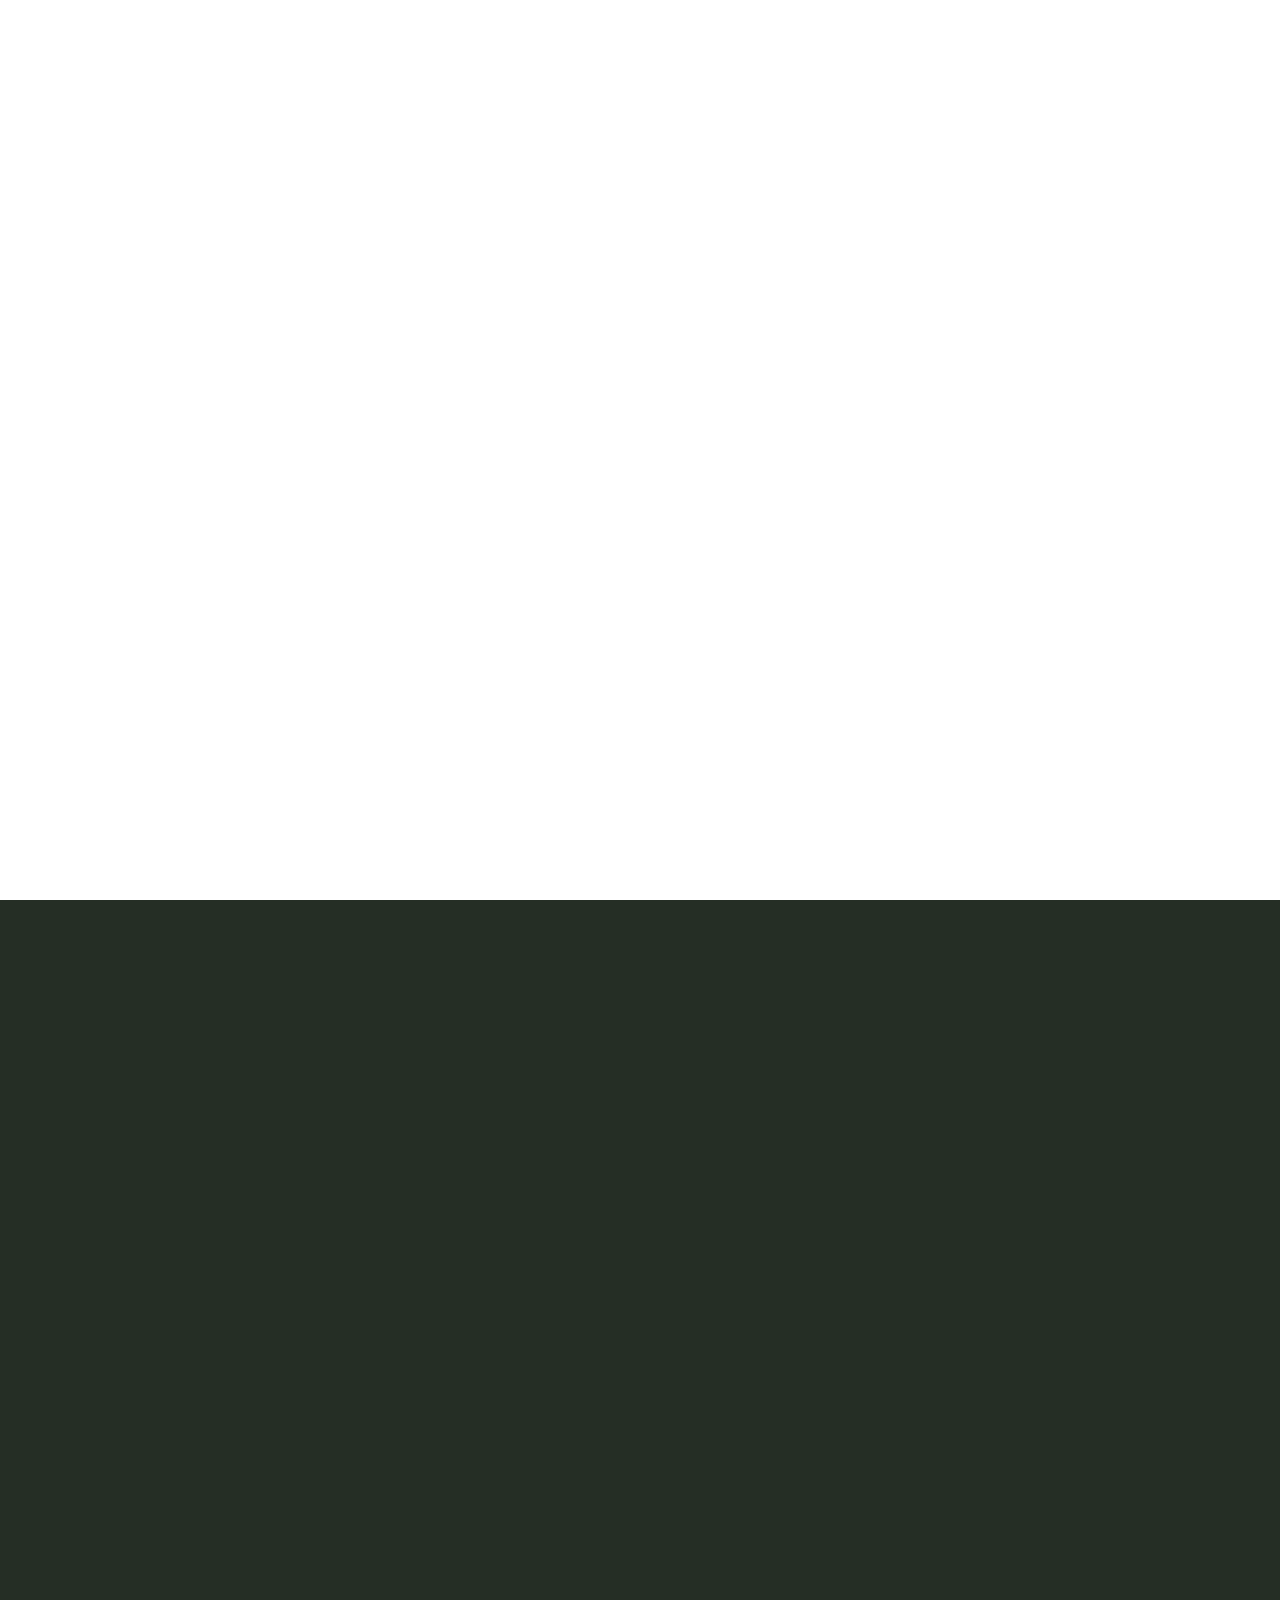
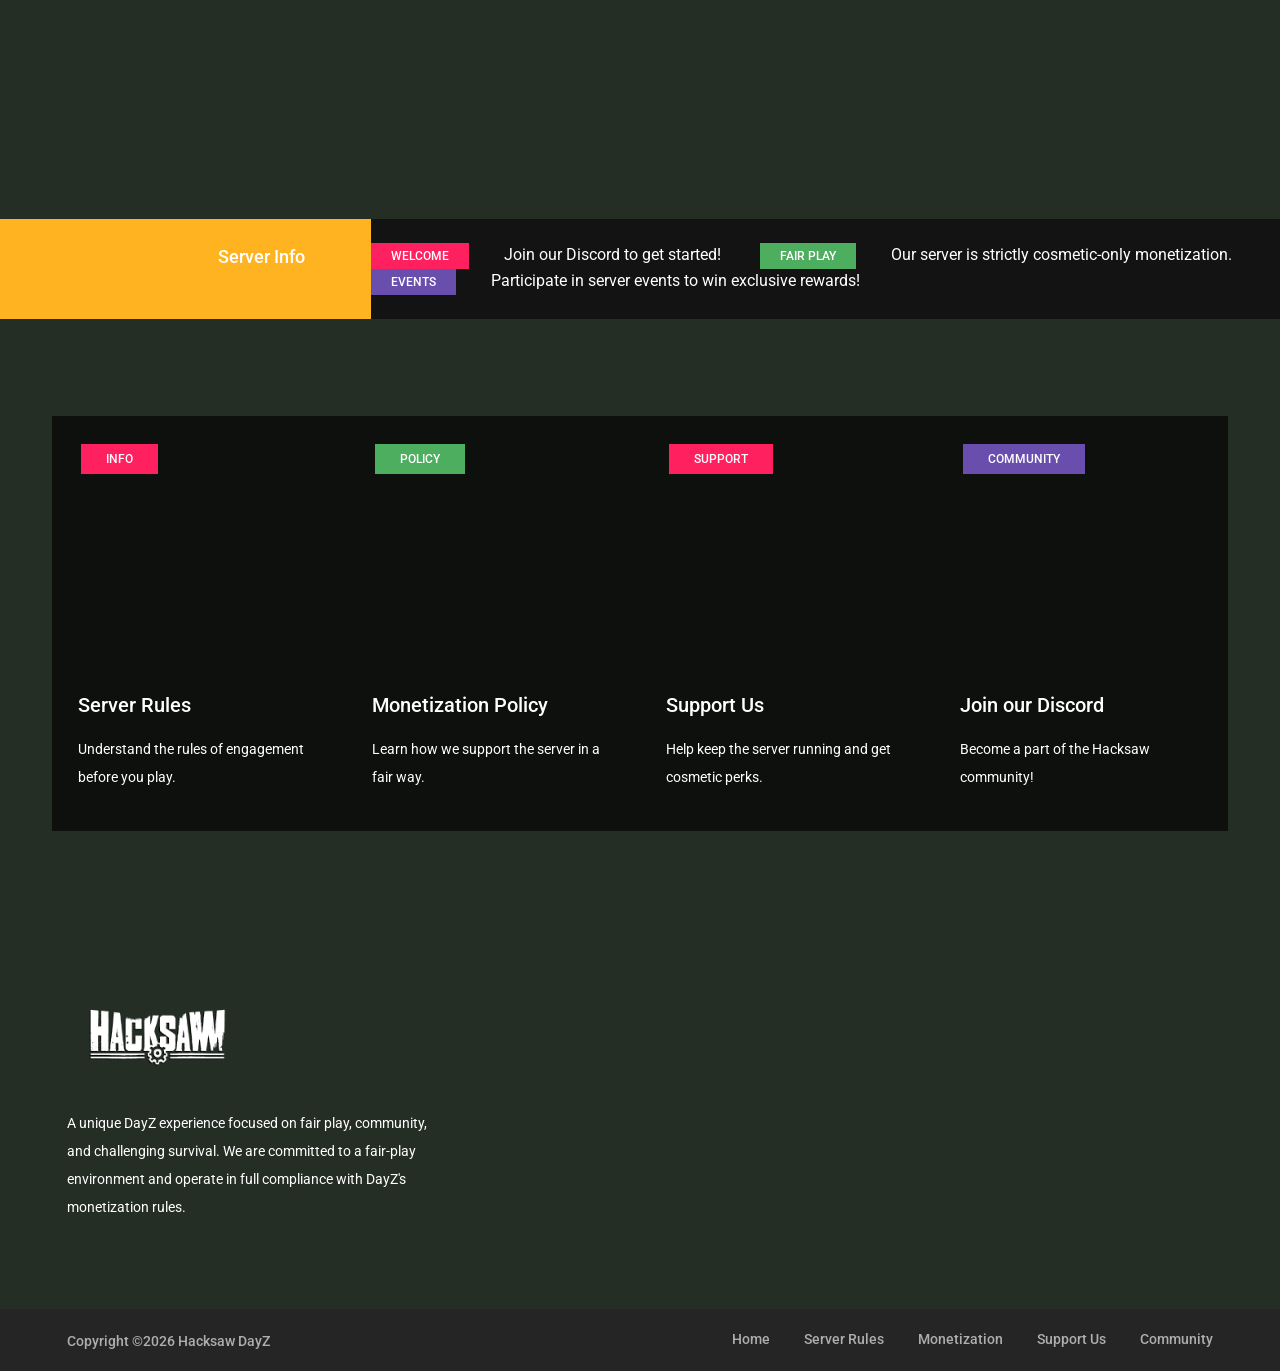
==== index.html @ c9562d45 "first commit" ====
<!DOCTYPE html>
<html lang="zxx">
<head>
	<title>Hacksaw DayZ Server</title>
	<meta charset="UTF-8">
	<meta name="description" content="Hacksaw DayZ Server - Fair Play and Community Focused">
	<meta name="keywords" content="dayz, hacksaw, server, gaming, survival">
	<meta name="viewport" content="width=device-width, initial-scale=1.0">
	<link href="img/favicon.ico" rel="shortcut icon"/>

	<link href="https://fonts.googleapis.com/css?family=Roboto:400,400i,500,500i,700,700i" rel="stylesheet">

	<link rel="stylesheet" href="css/bootstrap.min.css"/>
	<link rel="stylesheet" href="css/font-awesome.min.css"/>
	<link rel="stylesheet" href="css/owl.carousel.css"/>
	<link rel="stylesheet" href="css/style.css"/>
	<link rel="stylesheet" href="css/animate.css"/>

</head>
<body>
	<div id="preloder">
		<div class="loader"></div>
	</div>

	<header class="header-section">
		<div class="container">
			<a class="site-logo" href="index.html">
				<img src="img/logo.png" alt="Hacksaw Logo">
			</a>
			<div class="user-panel">
				<a href="https://discord.gg/udCeb3SaNP" target="_blank">Join Discord</a>
			</div>
			<div class="nav-switch">
				<i class="fa fa-bars"></i>
			</div>
			<nav class="main-menu">
				<ul>
					<li><a href="index.html">Home</a></li>
					<li><a href="rules.html">Server Rules</a></li>
					<li><a href="monetization.html">Monetization</a></li>
					<li><a href="donate.html">Support Us</a></li>
					<li><a href="community.html">Community</a></li>
				</ul>
			</nav>
		</div>
	</header>
	<section class="hero-section">
		<div class="hero-slider owl-carousel">
			<div class="hs-item set-bg" data-setbg="img/slider-1.jpg">
				<div class="hs-text">
					<div class="container">
						<h2>Welcome to <span>Hacksaw</span> DayZ</h2>
						<p>A unique DayZ experience focused on fair play, community, and challenging survival. <br>Hacksaw offers a carefully curated server with custom POIs, engaging events, and active administration.</p>
						<a href="rules.html" class="site-btn">View The Rules</a>
					</div>
				</div>
			</div>
			<div class="hs-item set-bg" data-setbg="img/slider-2.jpg">
				<div class="hs-text">
					<div class="container">
						<h2>A Fair & <span>Balanced</span> Experience</h2>
						<p>Our goal is to create a stable, long-term home for both new and veteran players.<br>We are committed to a fair-play environment and operate in full compliance with DayZ's monetization rules.</p>
						<a href="monetization.html" class="site-btn">Our Monetization Policy</a>
					</div>
				</div>
			</div>
		</div>
	</section>
	<div class="latest-news-section">
		<div class="ln-title">Server Info</div>
		<div class="news-ticker">
			<div class="news-ticker-contant">
				<div class="nt-item"><span class="new">Welcome</span>Join our Discord to get started!</div>
				<div class="nt-item"><span class="strategy">Fair Play</span>Our server is strictly cosmetic-only monetization.</div>
				<div class="nt-item"><span class="racing">Events</span>Participate in server events to win exclusive rewards!</div>
			</div>
		</div>
	</div>
	<section class="feature-section spad">
		<div class="container">
			<div class="row">
				<div class="col-lg-3 col-md-6 p-0">
					<div class="feature-item set-bg" data-setbg="img/features/1.jpg">
						<span class="cata new">Info</span>
						<div class="fi-content text-white">
							<h5><a href="rules.html">Server Rules</a></h5>
							<p>Understand the rules of engagement before you play.</p>
						</div>
					</div>
				</div>
				<div class="col-lg-3 col-md-6 p-0">
					<div class="feature-item set-bg" data-setbg="img/features/2.jpg">
						<span class="cata strategy">Policy</span>
						<div class="fi-content text-white">
							<h5><a href="monetization.html">Monetization Policy</a></h5>
							<p>Learn how we support the server in a fair way.</p>
						</div>
					</div>
				</div>
				<div class="col-lg-3 col-md-6 p-0">
					<div class="feature-item set-bg" data-setbg="img/features/3.jpg">
						<span class="cata new">Support</span>
						<div class="fi-content text-white">
							<h5><a href="donate.html">Support Us</a></h5>
							<p>Help keep the server running and get cosmetic perks.</p>
						</div>
					</div>
				</div>
				<div class="col-lg-3 col-md-6 p-0">
					<div class="feature-item set-bg" data-setbg="img/features/4.jpg">
						<span class="cata racing">Community</span>
						<div class="fi-content text-white">
							<h5><a href="https://discord.gg/udCeb3SaNP" target="_blank">Join our Discord</a></h5>
							<p>Become a part of the Hacksaw community!</p>
						</div>
					</div>
				</div>
			</div>
		</div>
	</section>
	<section class="footer-top-section">
		<div class="container">
			<div class="row">
				<div class="col-lg-4">
					<div class="footer-logo text-white">
						<img src="img/footer-logo.png" alt="Hacksaw Logo">
						<p>A unique DayZ experience focused on fair play, community, and challenging survival. We are committed to a fair-play environment and operate in full compliance with DayZ's monetization rules.</p>
					</div>
				</div>
				<div class="col-lg-4 col-md-6">
					
				</div>
			</div>
		</div>
	</section>
	<footer class="footer-section">
		<div class="container">
			<ul class="footer-menu">
				<li><a href="index.html">Home</a></li>
				<li><a href="rules.html">Server Rules</a></li>
				<li><a href="monetization.html">Monetization</a></li>
				<li><a href="donate.html">Support Us</a></li>
				<li><a href="community.html">Community</a></li>
			</ul>
			<p class="copyright">
Copyright &copy;<script>document.write(new Date().getFullYear());</script> Hacksaw DayZ </a>
</p>
		</div>
	</footer>
	<script src="js/jquery-3.2.1.min.js"></script>
	<script src="js/bootstrap.min.js"></script>
	<script src="js/owl.carousel.min.js"></script>
	<script src="js/jquery.marquee.min.js"></script>
	<script src="js/main.js"></script>
    </body>
</html>
---- css/style.css ----
/* =================================
------------------------------------
  Game Warrior Template
  Version: 1.0
 ------------------------------------ 
 ====================================*/

/*---------------------------*/
/* Template default CSS
/*---------------------------*/

html,
body {
	height: 100%;
	font-family: 'Roboto', sans-serif;
	-webkit-font-smoothing: antialiased;
	font-smoothing: antialiased;
}

h1,
h2,
h3,
h4,
h5,
h6 {
	margin: 0;
	font-weight: 500;
	color: #131313;
}

h1 {
	font-size: 70px;
}

h2 {
	font-size: 36px;
}

h3 {
	font-size: 30px;
}

h4 {
	font-size: 24px;
}

h5 {
	font-size: 20px;
}

h6 {
	font-size: 16px;
}

p {
	font-size: 14px;
	color: #878787;
	line-height: 2;
}

img {
	max-width: 100%;
}

input:focus,
select:focus,
button:focus,
textarea:focus {
	outline: none;
}

a:hover,
a:focus {
	text-decoration: none;
	outline: none;
}

ul,
ol {
	padding: 0;
	margin: 0;
}

/*---------------------
  Helper CSS
-----------------------*/

.section-title {
	text-align: center;
	margin-bottom: 75px;
}

.section-title h2 {
	padding-top: 10px;
	font-size: 36px;
}

.set-bg {
	background-repeat: no-repeat;
	background-size: cover;
	background-position: top center;
}

.spad {
	padding-top: 97px;
	padding-bottom: 97px;
}

.text-white h1,
.text-white h2,
.text-white h3,
.text-white h4,
.text-white h5,
.text-white h6,
.text-white p,
.text-white span,
.text-white li,
.text-white a {
	color: #fff;
}

.rating i {
	color: #fbb710;
}

.rating .is-fade {
	color: #e0e3e4;
}

/*---------------------
  Commom elements
-----------------------*/

/* buttons */
.site-btn {
	display: inline-block;
	text-align: center;
	font-size: 15px;
	color: #131313;
	padding: 16px 30px;
	min-width: 153px;
	border-radius: 50px;
	font-weight: 500;
	border: none;
	background: #ffb320;
	cursor: pointer;
}

.site-btn.btn-sm {
	padding: 10px 30px;
	min-width: 163px;
}

.site-btn:hover {
	color: #131313;
}

.cata {
	display: inline-block;
	text-transform: uppercase;
	font-size: 12px;
	font-weight: 500;
	color: #fff;
	padding: 6px 25px;
}

.cata.new {
	background: #ff205f;
}

.cata.strategy {
	background: #4eae60;
}

.cata.racing {
	background: #694eae;
}

.cata.adventure {
	background: #40abf5;
}

/* Preloder */
#preloder {
	position: fixed;
	width: 100%;
	height: 100%;
	top: 0;
	left: 0;
	z-index: 999999;
	background: #fff;
}

.loader {
	width: 40px;
	height: 40px;
	position: absolute;
	top: 50%;
	left: 50%;
	margin-top: -13px;
	margin-left: -13px;
	border-radius: 60px;
	animation: loader 0.8s linear infinite;
	-webkit-animation: loader 0.8s linear infinite;
}

@keyframes loader {
	0% {
		-webkit-transform: rotate(0deg);
		transform: rotate(0deg);
		border: 4px solid #f44336;
		border-left-color: transparent;
	}
	50% {
		-webkit-transform: rotate(180deg);
		transform: rotate(180deg);
		border: 4px solid #673ab7;
		border-left-color: transparent;
	}
	100% {
		-webkit-transform: rotate(360deg);
		transform: rotate(360deg);
		border: 4px solid #f44336;
		border-left-color: transparent;
	}
}

@-webkit-keyframes loader {
	0% {
		-webkit-transform: rotate(0deg);
		border: 4px solid #f44336;
		border-left-color: transparent;
	}
	50% {
		-webkit-transform: rotate(180deg);
		border: 4px solid #673ab7;
		border-left-color: transparent;
	}
	100% {
		-webkit-transform: rotate(360deg);
		border: 4px solid #f44336;
		border-left-color: transparent;
	}
}

/*------------------
  Header section
---------------------*/

.header-section {
	background: #131313;
	clear: both;
	overflow: hidden;
	padding: 18px 0;
	border-bottom: 1px solid #ffb320;
}

.site-logo {
	display: inline-block;
	float: left;
	padding-top: 6px;
	max-width: 10%;
}

.user-panel {
	float: right;
	font-weight: 500;
	background: #ffb320;
	padding: 8px 28px;
	border-radius: 30px;
}

.user-panel a {
	font-size: 14px;
	color: #131313;
}

.main-menu {
	float: right;
	margin-right: 170px;
}

.main-menu ul {
	list-style: none;
}

.main-menu ul li {
	display: inline;
}

.main-menu ul li a {
	display: inline-block;
	font-size: 16px;
	color: #fff;
	margin-left: 35px;
	font-weight: 500;
	padding: 10px 5px;
}

.main-menu ul li a:hover {
	color: #ffb320;
}

.header-btn {
	float: right;
	margin-right: 0;
}

.nav-switch {
	display: none;
}

/*------------------
  Hero Section
---------------------*/

.hero-slider .hs-item {
	height: 865px;
	display: table;
	width: 100%;
}

.hero-slider .hs-text {
	display: table-cell;
	vertical-align: middle;
}

.hero-slider .hs-text h2 {
	color: #fff;
	font-weight: 400;
	font-size: 60px;
	margin-bottom: 30px;
	position: relative;
	top: -80px;
	opacity: 0;
}

.hero-slider .hs-text h2 span {
	color: #ffb320;
}

.hero-slider .hs-text p {
	color: #fff;
	margin-bottom: 30px;
	position: relative;
	position: relative;
	top: -90px;
	opacity: 0;
}

.hero-slider .hs-text .site-btn {
	position: relative;
	top: -100px;
	opacity: 0;
}

.hero-slider .owl-item.active .hs-item h2,
.hero-slider .owl-item.active .hs-item p,
.hero-slider .owl-item.active .hs-item .site-btn {
	top: 0;
	opacity: 1;
}

.hero-slider .owl-item.active .hs-item h2 {
	-webkit-transition: all 0.5s ease 1s;
	-o-transition: all 0.5s ease 1s;
	transition: all 0.5s ease 1s;
}

.hero-slider .owl-item.active .hs-item p {
	-webkit-transition: all 0.5s ease 0.8s;
	-o-transition: all 0.5s ease 0.8s;
	transition: all 0.5s ease 0.8s;
}

.hero-slider .owl-item.active .hs-item .site-btn {
	-webkit-transition: all 0.5s ease 0.6s;
	-o-transition: all 0.5s ease 0.6s;
	transition: all 0.5s ease 0.6s;
}

.hero-slider .owl-dots {
	position: relative;
	max-width: 1146px;
	margin: -33px auto 0;
	top: -67px;
	z-index: 5;
}

.hero-slider .owl-dots .owl-dot {
	display: inline-block;
	margin-right: 13px;
	width: 33px;
	height: 33px;
	font-size: 14px;
	font-weight: 500;
	text-align: center;
	padding-top: 7px;
	border-radius: 40px;
	background: #dbe2ec;
}

.hero-slider .owl-dots .owl-dot.active {
	background: #ffb320;
}

/*---------------------
  Latest News section
-----------------------*/

.latest-news-section {
	overflow: hidden;
	display: block;
	clear: both;
	background: #131313;
	padding: 24px 0;
	position: relative;
}

.ln-title {
	position: absolute;
	height: 100%;
	width: 29%;
	left: 0;
	top: 0;
	text-align: right;
	padding-top: 24px;
	padding-right: 66px;
	font-size: 18px;
	font-weight: 500;
	color: #fff;
	background: #ffb320;
	z-index: 1;
}

.news-ticker {
	width: 71%;
	float: right;
	overflow: hidden;
	display: inline-block;
}

.news-ticker-contant .nt-item {
	margin-right: 35px;
	color: #fff;
	display: inline-block;
}

.news-ticker-contant .nt-item span {
	margin-right: 35px;
	display: inline-block;
	text-transform: uppercase;
	font-size: 12px;
	font-weight: 500;
	color: #fff;
	padding: 4px 20px;
}

.news-ticker-contant .nt-item span.new {
	background: #ff205f;
}

.news-ticker-contant .nt-item span.strategy {
	background: #4eae60;
}

.news-ticker-contant .nt-item span.racing {
	background: #694eae;
}

/*------------------
  Feature Section
---------------------*/

.feature-item {
	height: 415px;
	position: relative;
}

.feature-item:after {
	position: absolute;
	content: "";
	width: 100%;
	height: 100%;
	left: 0;
	top: 0;
	background: #000;
	opacity: .65;
}

.feature-item .cata {
	position: relative;
	margin-top: 28px;
	margin-left: 29px;
	z-index: 3;
}

.feature-item .fi-content {
	position: absolute;
	width: 100%;
	left: 0;
	bottom: 0;
	padding: 0 26px 24px;
	z-index: 2;
}

.feature-item .fi-content h5 {
	margin-bottom: 18px;
}

.feature-item .fi-content .fi-comment {
	font-size: 12px;
	opacity: .54;
}

/*----------------------
  Recent Game Section
------------------------*/

.recent-game-section {
	background-color: #eef2f6;
	border-top: 1px solid #d6dee7;
	border-bottom: 1px solid #d6dee7;
}

.recent-game-item .rgi-thumb {
	height: 204px;
	padding: 25px 28px;
}

.recent-game-item .rgi-content {
	padding: 34px 22px 20px;
	background: #fff;
	border: 1px solid #d6dee7;
	border-top: none;
	position: relative;
}

.recent-game-item .rgi-content h5 {
	margin-bottom: 20px;
	line-height: 1.5;
}

.recent-game-item .rgi-content .comment {
	font-size: 12px;
	color: #fff;
}

.recent-game-item .rgi-extra {
	position: absolute;
	right: 0;
	bottom: 0;
	width: 70px;
}

.recent-game-item .rgi-extra .rgi-star,
.recent-game-item .rgi-extra .rgi-heart {
	height: 35px;
	width: 35px;
	float: left;
	display: block;
	padding: 6px 8px 0;
}

.recent-game-item .rgi-extra .rgi-star {
	background: #ffb320;
}

.recent-game-item .rgi-extra .rgi-heart {
	background: #ff205f;
}

/*----------------------
  Tournaments Section
------------------------*/

.tournaments-section {
	background-image: url("../img/pattern.png");
	background-repeat: repeat;
}

.tournament-title {
	display: inline-block;
	padding: 7px 25px;
	font-size: 12px;
	font-weight: 500;
	color: #fff;
	text-transform: uppercase;
	background: #fb6e10;
}

.tournament-item {
	background: #252525;
}

.tournament-item .ti-notic {
	display: inline-block;
	padding: 8px 21px;
	font-size: 12px;
	font-weight: 700;
	color: #131313;
	text-transform: uppercase;
	background: #ffb320;
}

.tournament-item .ti-content {
	padding: 38px 24px;
	overflow: hidden;
}

.tournament-item .ti-thumb {
	width: 168px;
	height: 178px;
	float: left;
}

.tournament-item .ti-text {
	padding-left: 195px;
}

.tournament-item .ti-text h4 {
	color: #ffb320;
	margin-bottom: 20px;
}

.tournament-item .ti-text ul {
	list-style: none;
	margin-bottom: 20px;
}

.tournament-item .ti-text ul li {
	color: #fff;
	font-size: 12px;
	margin-bottom: 6px;
}

.tournament-item .ti-text ul li span {
	color: #9a9a9a;
}

.tournament-item .ti-text p {
	font-size: 12px;
	margin-bottom: 0;
}

.tournament-item .ti-text p span {
	font-weight: 500;
	color: #ffb320;
}

/*----------------------
  Review Section
------------------------*/

.review-section {
	background-position: right top;
}

.review-item .review-cover {
	position: relative;
	margin-bottom: 30px;
	height: 345px;
}

.review-item .review-cover .score {
	position: absolute;
	width: 54px;
	height: 54px;
	top: -27px;
	left: 26px;
	padding-top: 15px;
	font-size: 18px;
	font-weight: 500;
	color: #fff;
	text-align: center;
	border-radius: 50%;
	z-index: 1;
}

.review-item .review-cover .score.yellow {
	background: #ffb320;
}

.review-item .review-cover .score.purple {
	background: #694eae;
}

.review-item .review-cover .score.pink {
	background: #ff20ae;
}

.review-item .review-cover .score.green {
	background: #4eae60;
}

.review-item .review-text {
	text-align: center;
}

.review-item .review-text h5 {
	margin-bottom: 20px;
}

.review-item .review-text p {
	margin-bottom: 0;
}

.review-item .rating {
	margin-bottom: 20px;
}

.review-item .rating i {
	font-size: 12px;
}

/*----------------------
  Footer top Section
------------------------*/

.footer-top-section {
	background-image: url("../img/pattern.png");
	background-repeat: repeat;
	padding: 72px 0;
}

.footer-top-section .container {
	position: relative;
}

.footer-top-bg {
	position: absolute;
	left: -30px;
	bottom: -85px;
	z-index: 2;
}

.footer-logo img {
	margin-bottom: 35px;
	max-width: 50%;
}

.footer-widget {
	padding: 40px 30px 7px;
	background: #252525;
	border: 1px solid #4a4a4a;
}

.footer-widget .fw-title {
	color: #fff;
	margin-bottom: 40px;
}

.latest-blog .lb-item {
	margin-bottom: 23px;
	overflow: hidden;
}

.latest-blog .lb-item .lb-thumb {
	width: 97px;
	height: 97px;
	float: left;
}

.latest-blog .lb-item .lb-content {
	padding-left: 110px;
}

.latest-blog .lb-item .lb-content .lb-date {
	font-size: 12px;
	color: #ffb320;
	margin-bottom: 8px;
}

.latest-blog .lb-item .lb-content p {
	font-size: 12px;
	margin-bottom: 5px;
	color: #d3d3d3;
}

.latest-blog .lb-item .lb-content .lb-author {
	font-size: 12px;
	color: #d3d3d3;
	opacity: 0.45;
}

.top-comment {
	overflow: hidden;
}

.top-comment .tc-item {
	margin-bottom: 23px;
	overflow: hidden;
}

.top-comment .tc-item .tc-thumb {
	width: 63px;
	height: 63px;
	border-radius: 50%;
	float: left;
}

.top-comment .tc-item .tc-content {
	padding-left: 100px;
}

.top-comment .tc-item .tc-content p {
	font-size: 12px;
	color: #d3d3d3;
	margin-bottom: 5px;
}

.top-comment .tc-item .tc-content p a {
	color: #ff205f;
}

.top-comment .tc-item .tc-content p span {
	color: #7a7a7a;
}

.top-comment .tc-item .tc-content .tc-date {
	font-size: 12px;
	color: #ffb320;
}

/*----------------------
  Footer Section
------------------------*/

.footer-section {
	padding: 18px 0 16px;
	overflow: hidden;
	background: #252525;
}

.footer-menu {
	list-style: none;
	float: right;
}

.footer-menu li {
	display: inline;
}

.footer-menu li a {
	display: inline-block;
	font-size: 14px;
	font-weight: 500;
	color: #aeaeae;
	margin-left: 30px;
}

.copyright {
	float: left;
	margin-bottom: 0;
	font-weight: 500;
	color: #aeaeae;
}

/*------------------
  Other Pages
--------------------
====================*/

.page-info-section {
	height: 499px;
	position: relative;
}

.page-info-section .pi-content {
	position: absolute;
	width: 100%;
	bottom: 65px;
	left: 0;
	z-index: 2;
}

.page-info-section .pi-content h2 {
	font-size: 60px;
	margin-bottom: 25px;
	font-weight: 400;
}

.site-pagination {
	padding-top: 50px;
}

.site-pagination a,
.site-pagination span {
	width: 33px;
	height: 33px;
	font-size: 14px;
	font-weight: 500;
	padding-top: 7px;
	text-align: center;
	display: inline-block;
	border-radius: 50%;
	color: #131313;
	margin-right: 10px;
}

.site-pagination .active {
	background: #ffb320;
}

.site-pagination.sp-style-2 a,
.site-pagination.sp-style-2 span {
	background: #e5e5e5;
}

.site-pagination.sp-style-2 .active {
	background: #ffb320;
}

.widget-item {
	margin-bottom: 73px;
}

.widget-item:last-child {
	margin-bottom: 0;
}

.widget-item .widget-title {
	margin-bottom: 40px;
}

.widget-item .latest-blog .lb-item .lb-content p,
.widget-item .top-comment .tc-item .tc-content p {
	color: #131313;
}

.widget-item .latest-blog .lb-item .lb-content .lb-author {
	color: #737373;
}

.widget-item .top-comment .tc-item .tc-content {
	padding-right: 20px;
}

.widget-item .review-item {
	background: #eff2f5;
}

.widget-item .review-item .review-text {
	padding: 0 35px 20px;
}

.search-widget {
	position: relative;
}

.search-widget input {
	width: 100%;
	height: 41px;
	border: 1px solid #d6dee7;
	padding-left: 22px;
	padding-right: 45px;
	font-size: 12px;
}

.search-widget button {
	position: absolute;
	right: 0;
	top: 0;
	height: 100%;
	background: none;
	border: none;
	padding-right: 15px;
	color: #878787;
	cursor: pointer;
}

/*-----------------
  Categories page
--------------------*/

.recent-game-page .recent-game-item {
	margin-bottom: 42px;
}

/*-----------------
  Single blog page
--------------------*/

.single-blog-page .blog-thumb {
	height: 424px;
	padding-top: 24px;
	padding-left: 29px;
	margin-bottom: 40px;
	position: relative;
}

.single-blog-page .blog-thumb .rgi-extra {
	position: absolute;
	right: 0;
	bottom: 0;
	width: 70px;
}

.single-blog-page .blog-thumb .rgi-extra .rgi-star,
.single-blog-page .blog-thumb .rgi-extra .rgi-heart {
	height: 35px;
	width: 35px;
	float: left;
	display: block;
	padding: 6px 8px 0;
}

.single-blog-page .blog-thumb .rgi-extra .rgi-star {
	background: #ffb320;
}

.single-blog-page .blog-thumb .rgi-extra .rgi-heart {
	background: #ff205f;
}

.single-blog-page .blog-content h3 {
	margin-bottom: 10px;
}

.single-blog-page .blog-content .meta-comment {
	display: block;
	font-size: 12px;
	color: #737373;
	margin-bottom: 25px;
}

.single-blog-page .blog-content p {
	margin-bottom: 25px;
}

.comment-warp {
	padding-top: 50px;
}

.comment-title {
	margin-bottom: 45px;
}

.comment-list {
	list-style: none;
}

.comment-list li {
	margin-bottom: 40px;
	overflow: hidden;
}

.comment-list .comment .comment-avator {
	width: 63px;
	height: 63px;
	border-radius: 50%;
	float: left;
}

.comment-list .comment .comment-content {
	padding-left: 100px;
}

.comment-list .comment .comment-content h5 {
	font-size: 12px;
	color: #131313;
	font-weight: 400;
	margin-bottom: 10px;
}

.comment-list .comment .comment-content h5 span {
	color: #ffb320;
	padding-left: 18px;
}

.comment-list .comment .comment-content p {
	font-size: 12px;
	margin-bottom: 5px;
}

.comment-list .comment .comment-content .reply {
	font-size: 12px;
	color: #ff1d55;
}

.comment-form-warp {
	padding-top: 30px;
}

.comment-form input[type=text],
.comment-form input[type=email],
.comment-form textarea {
	width: 100%;
	height: 41px;
	border: 1px solid #d6dee7;
	padding-left: 22px;
	padding-right: 45px;
	font-size: 12px;
	margin-bottom: 24px;
}

.comment-form textarea {
	height: 243px;
	padding-top: 15px;
	padding-bottom: 15px;
	margin-bottom: 38px;
}

/*-----------------
  Review page
--------------------*/

.review-page .review-item {
	margin-bottom: 63px;
}

.review-page .review-item .review-text h4 {
	margin-bottom: 10px;
}

.review-dark .review-item .review-text p {
	color: #b5b5b5;
}

.review-section.review-dark {
	background-position: center top;
}

/*-----------------
  Community page
--------------------*/

.community-page .site-pagination {
	padding-top: 62px;
}

.community-warp {
	max-width: 1367px;
	margin: 0 auto;
	background: rgba(0, 0, 0, 0.28);
}

.community-post-list {
	list-style: none;
}

.community-post-list li {
	padding: 33px 55px 65px;
	margin-bottom: 21px;
	overflow: hidden;
	border: 1px solid #878787;
	background: #1f2225;
}

.community-post-list .community-post .author-avator {
	width: 63px;
	height: 63px;
	border-radius: 50%;
	float: left;
}

.community-post-list .community-post .post-content {
	padding-left: 100px;
}

.community-post-list .community-post .post-content h5 {
	font-size: 16px;
	color: #ff205f;
	font-weight: 400;
	margin-bottom: 10px;
}

.community-post-list .community-post .post-content h5 span {
	color: #7a7a7a;
	padding-left: 18px;
}

.community-post-list .community-post .post-content p {
	color: #fff;
	margin-bottom: 5px;
}

.community-post-list .community-post .post-content .post-date {
	font-size: 12px;
	color: #ffb320;
	margin-bottom: 18px;
}

.community-post-list .attachment-file {
	padding-top: 60px;
	max-width: 435px;
}

.community-top-title {
	margin-bottom: 50px;
}

.community-filter {
	margin-bottom: 80px;
}

.community-filter label {
	font-size: 18px;
	color: #1f2225;
	font-weight: 500;
	padding-right: 10px;
}

.community-filter select {
	width: 201px;
	height: 42px;
	font-size: 14px;
	padding: 0 18px;
	color: #1f2225;
	font-weight: 500;
}

/*-----------------
  Contact page
--------------------*/

.map {
	height: 515px;
	background: #ddd;
	margin-bottom: 90px;
}

.contact-info-list {
	padding-top: 55px;
	padding-bottom: 20px;
	list-style: none;
}

.contact-info-list li {
	margin-bottom: 30px;
}

.contact-info-list .cf-left {
	width: 95px;
	float: left;
	font-size: 16px;
	font-weight: 700;
	color: #ffb320;
}

.contact-info-list .cf-right {
	color: #878787;
	font-size: 15px;
	padding-left: 100px;
}

.social-links a {
	color: #474747;
	font-size: 16px;
	margin-left: 10px;
	margin-right: 20px;
}

/*------------------
  Responsive
---------------------*/

@media (min-width: 1200px) {
	.container {
		max-width: 1176px;
	}
}

/* Medium screen : 992px. */

@media only screen and (min-width: 992px) and (max-width: 1199px) {
	.main-menu {
		margin-right: 90px;
	}
	.hero-slider .owl-dots {
		max-width: 930px;
	}
	.review-section {
		background-position: right 10% top;
	}
	.review-item .review-cover {
		height: 280px;
	}
	.latest-blog .lb-item .lb-thumb {
		width: 55px;
		height: 55px;
	}
	.latest-blog .lb-item .lb-content {
		padding-left: 67px;
	}
	.top-comment .tc-item .tc-content {
		padding-left: 95px;
	}
	.footer-top-bg {
		max-width: 370px;
	}
	.page-info-section .pi-content h2 {
		font-size: 50px;
	}
}

/* Tablet :768px. */

@media only screen and (min-width: 768px) and (max-width: 991px) {
	.site-logo {
		max-width: 130px;
	}
	.main-menu {
		margin-right: 25px;
	}
	.main-menu ul li a {
		margin-left: 15px;
	}
	.user-panel {
		padding: 8px 15px;
	}
	.hero-slider .hs-text h2 {
		font-size: 50px;
	}
	.hero-slider .owl-dots {
		max-width: 690px;
	}
	.recent-game-item {
		margin-bottom: 42px;
	}
	.tournament-item .ti-thumb {
		width: 100%;
		height: 230px;
		float: none;
	}
	.tournament-item .ti-text {
		padding-left: 0;
		padding-top: 20px;
	}
	.review-section {
		background-position: left top;
	}
	.review-item {
		margin-bottom: 63px;
	}
	.footer-logo {
		margin-bottom: 50px;
	}
	.latest-blog .lb-item .lb-thumb {
		width: 80px;
		height: 80px;
	}
	.latest-blog .lb-item .lb-content {
		padding-left: 95px;
	}
	.footer-top-bg {
		display: none;
	}
}

/* Large Mobile :480px. */

@media only screen and (max-width: 767px) {
	.header-section {
		overflow: visible;
		padding: 23px 0;
	}
	.header-section .container {
		position: relative;
	}
	.site-logo {
		float: none;
		padding-top: 0;
	}
	.main-menu {
		display: none;
		position: absolute;
		top: calc(100% + 24px);
		left: 0;
		width: 100%;
		background: #ffffff;
		z-index: 999;
	}
	.main-menu ul li {
		display: block;
		border-bottom: 1px solid #ececec;
	}
	.main-menu ul li a {
		margin-left: 0;
		color: #131313;
		padding: 13px 26px;
	}
	.nav-switch {
		color: #fff;
		display: block;
		float: right;
		cursor: pointer;
		font-size: 25px;
	}
	.user-panel {
		display: none;
	}
	.hero-slider .hs-item {
		height: 700px;
	}
	.hero-slider .hs-text h2 {
		font-size: 36px;
	}
	.hero-slider .owl-dots {
		max-width: 510px;
	}
	.ln-title {
		padding-right: 30px;
	}
	.feature-item {
		margin-bottom: 30px;
	}
	.recent-game-item {
		margin-bottom: 42px;
	}
	.review-section {
		background-position: left top;
	}
	.review-item {
		margin-bottom: 63px;
	}
	.footer-logo {
		margin-bottom: 50px;
	}
	.footer-top-bg {
		display: none;
	}
	.footer-section {
		padding: 30px 0 20px;
		text-align: center;
	}
	.footer-menu li:first-child a {
		margin-left: 0;
	}
	.footer-menu,
	.copyright {
		float: none;
	}
	.copyright {
		padding-top: 15px;
	}
	.community-post-list li {
		padding: 30px 25px 30px;
	}
	.page-info-section .pi-content h2 {
		font-size: 50px;
	}
}

/* Medium Mobile :480px. */

@media only screen and (max-width: 576px) {
	.hero-slider .owl-dots {
		padding: 0 15px;
	}
	.feature-section {
		padding-left: 15px;
		padding-right: 15px;
	}
	.community-post-list .community-post .author-avator {
		float: none;
	}
	.community-post-list .community-post .post-content {
		padding-left: 0;
		padding-top: 30px;
	}
}

/* Small Mobile :320px. */

@media only screen and (max-width: 479px) {
	.hero-slider .hs-item {
		height: auto;
		padding: 150px 0;
	}
	.ln-title {
		display: none;
	}
	.news-ticker {
		width: 100%;
	}
	.tournament-item .ti-thumb {
		width: 100%;
		height: 230px;
		float: none;
	}
	.tournament-item .ti-text {
		padding-left: 0;
		padding-top: 20px;
	}
	.latest-blog .lb-item .lb-thumb {
		width: 55px;
		height: 55px;
	}
	.latest-blog .lb-item .lb-content {
		padding-left: 67px;
	}
	.top-comment .tc-item .tc-content {
		padding-left: 85px;
	}
	.site-btn {
		padding: 11px 30px;
		min-width: 145px;
	}
	.comment-list .comment .comment-avator {
		float: none;
	}
	.comment-list .comment .comment-content {
		padding-left: 0;
		padding-top: 20px;
	}
	.footer-widget {
		padding: 40px 15px 7px;
	}
	.page-info-section .pi-content h2 {
		font-size: 40px;
	}
}
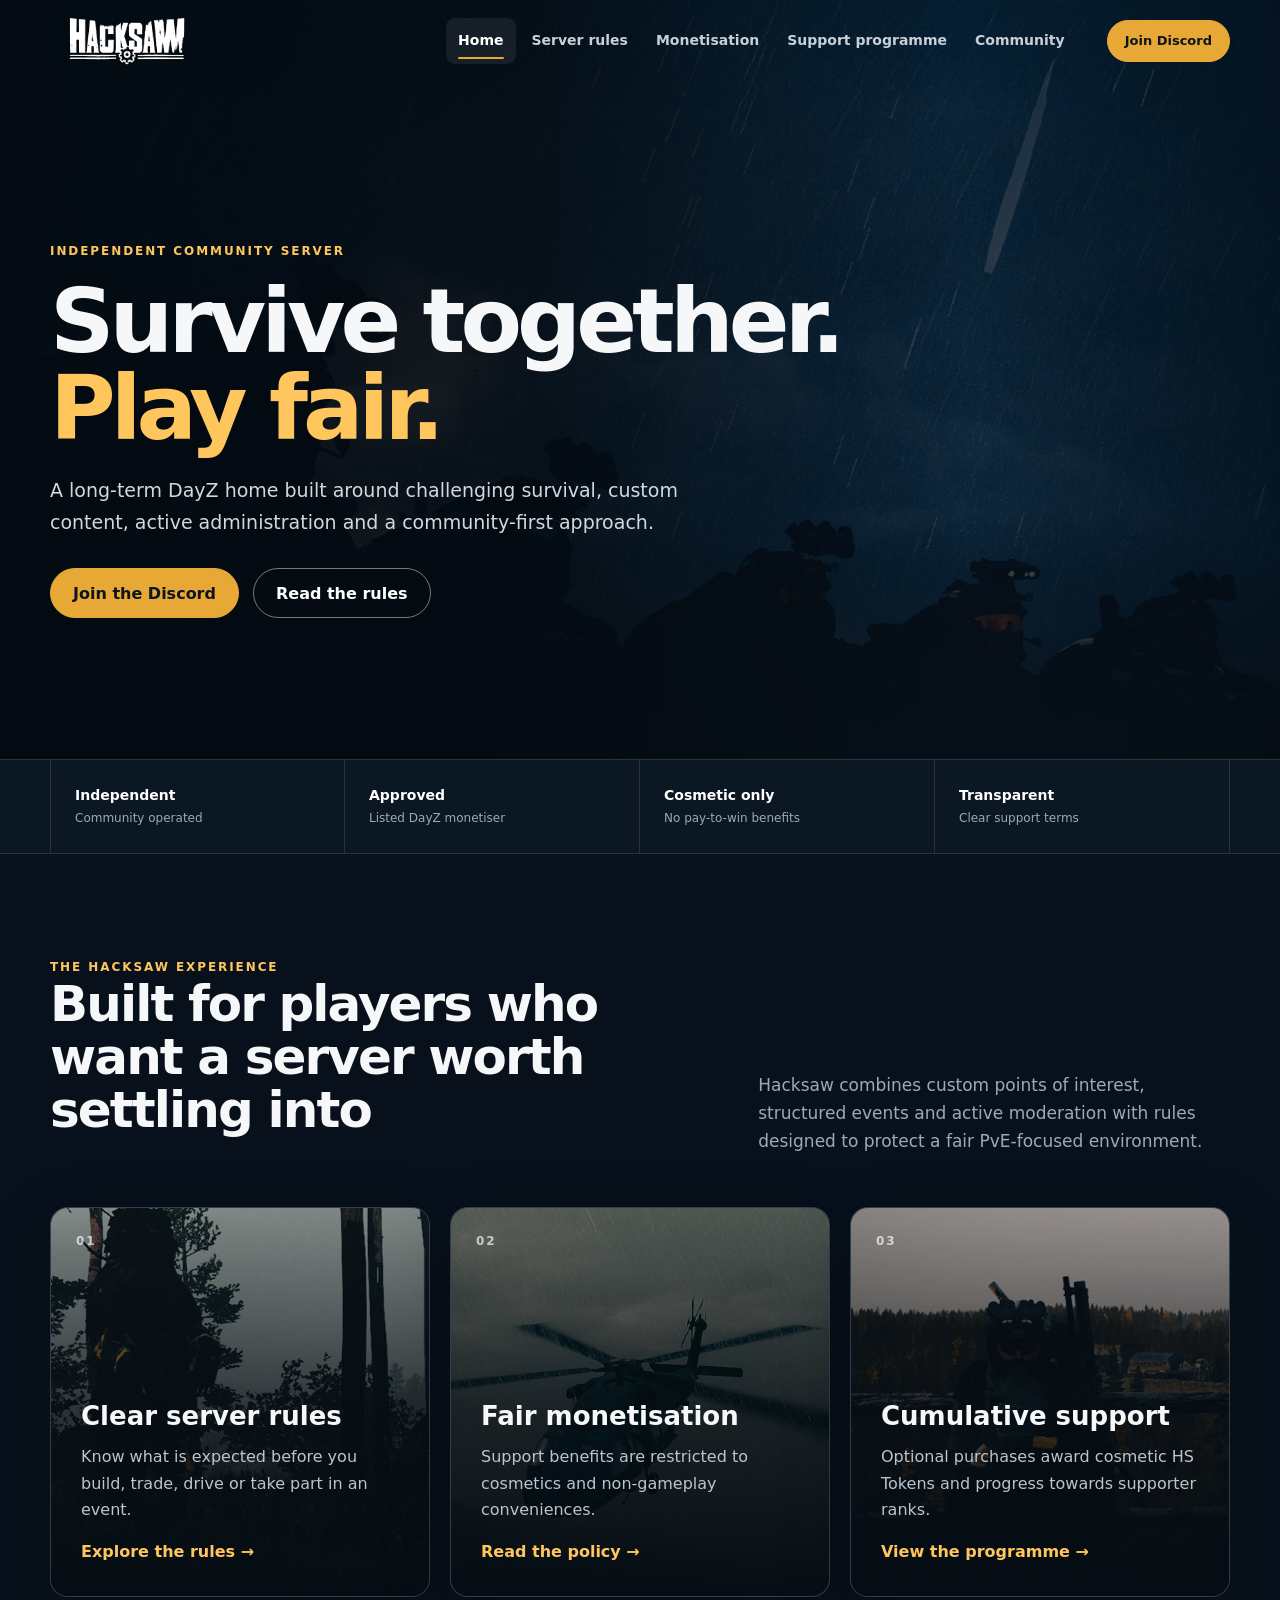
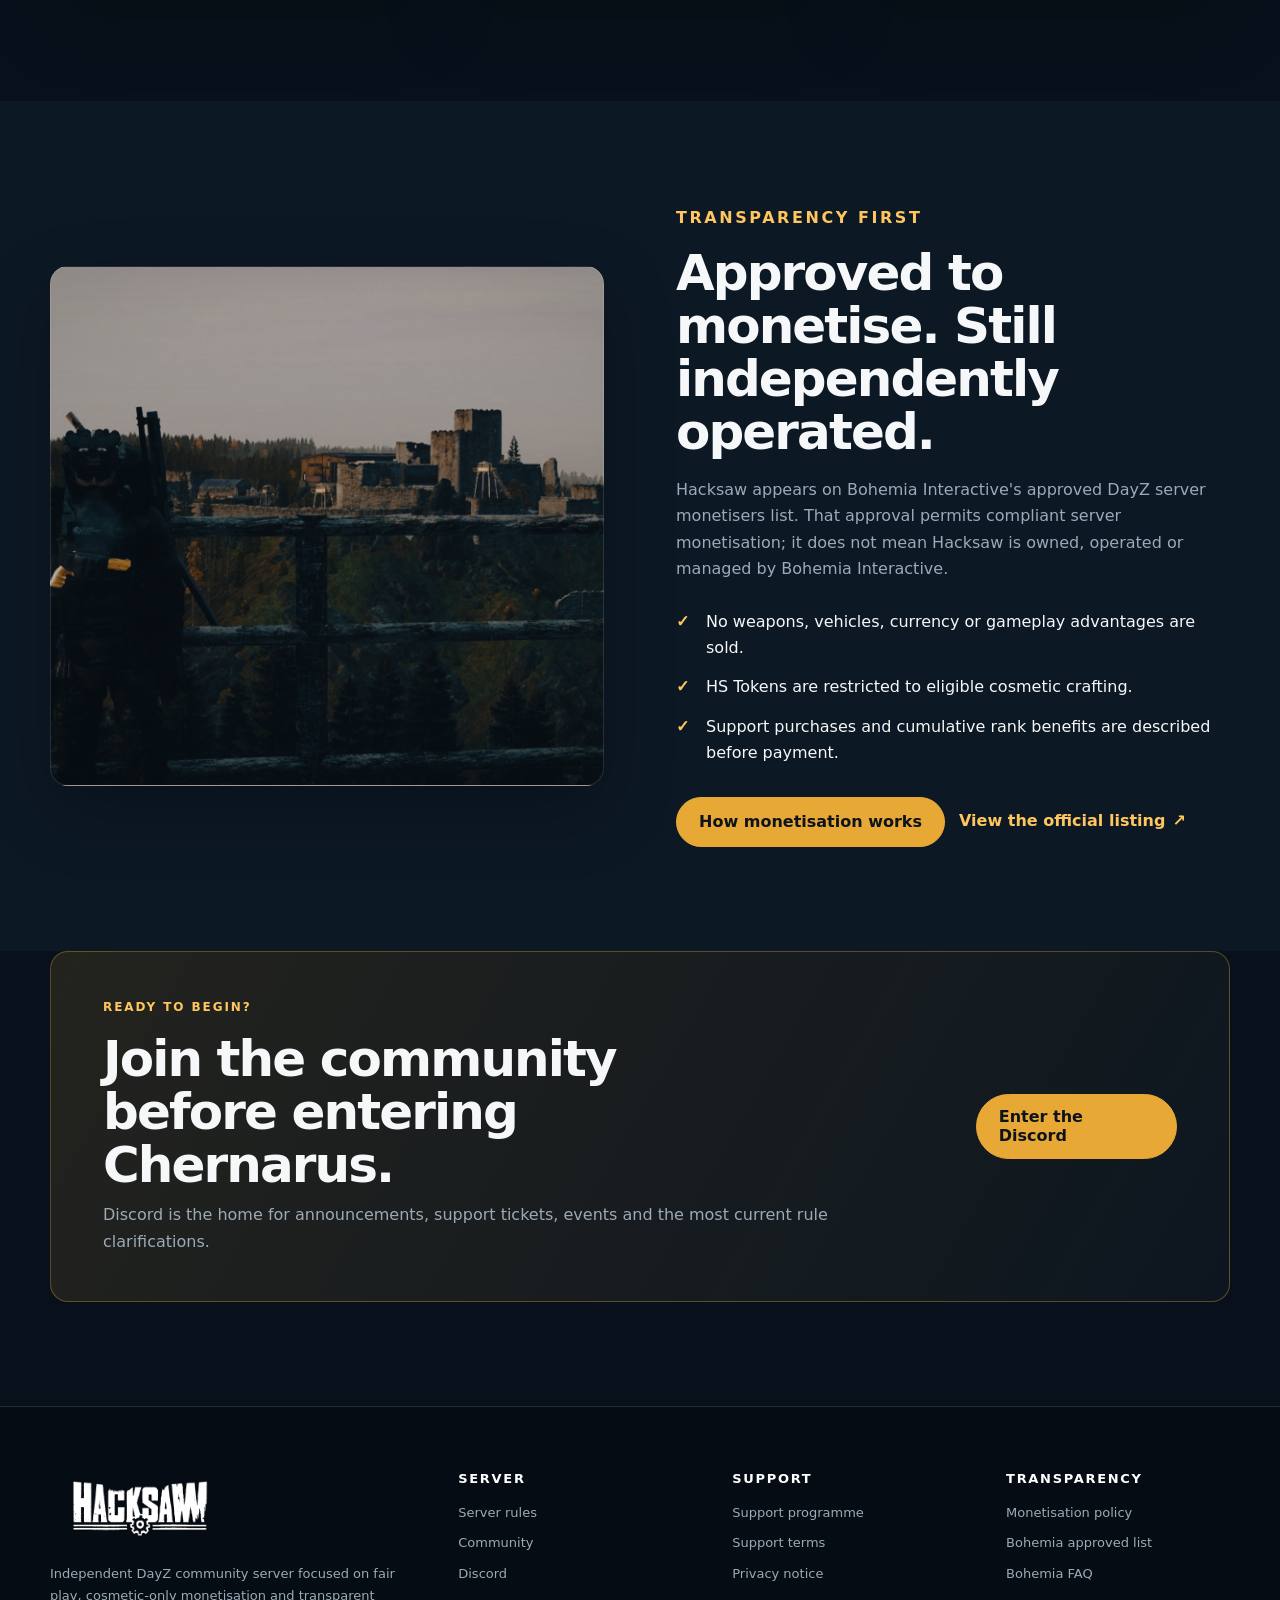
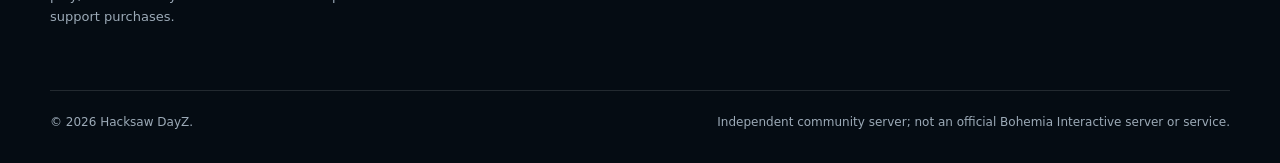
==== commit 023bf3c8: "pq update plus hardening" ====
--- a/index.html
+++ b/index.html
@@ -1,156 +1,153 @@
-<!DOCTYPE html>
-<html lang="zxx">
+<!doctype html>
+<html lang="en-GB">
 <head>
-	<title>Hacksaw DayZ Server</title>
-	<meta charset="UTF-8">
-	<meta name="description" content="Hacksaw DayZ Server - Fair Play and Community Focused">
-	<meta name="keywords" content="dayz, hacksaw, server, gaming, survival">
-	<meta name="viewport" content="width=device-width, initial-scale=1.0">
-	<link href="img/favicon.ico" rel="shortcut icon"/>
+  <meta charset="utf-8">
+  <meta name="viewport" content="width=device-width, initial-scale=1">
+  <meta name="description" content="Hacksaw is an independent, community-focused DayZ server with fair-play rules and transparent cosmetic-only monetisation.">
+  <meta name="theme-color" content="#09111b">
+  <title>Hacksaw DayZ | Independent Community Server</title>
+  <link rel="icon" href="img/favicon.ico">
+  <link rel="stylesheet" href="css/site.css">
+</head>
+<body data-page="index.html">
+  <a class="skip-link" href="#main-content">Skip to content</a>
+  <header class="site-header" data-header>
+    <div class="shell header-inner">
+      <a class="brand" href="index.html" aria-label="Hacksaw DayZ home">
+        <img src="img/logo.png" alt="Hacksaw">
+      </a>
+      <button class="nav-toggle" type="button" aria-expanded="false" aria-controls="primary-nav" data-nav-toggle>
+        <span></span><span></span><span></span>
+        <span class="sr-only">Toggle navigation</span>
+      </button>
+      <nav id="primary-nav" class="primary-nav" aria-label="Primary navigation" data-nav>
+        <a href="index.html" class="is-active" aria-current="page">Home</a>
+<a href="rules.html">Server rules</a>
+<a href="monetization.html">Monetisation</a>
+<a href="donate.html">Support programme</a>
+<a href="community.html">Community</a>
+      </nav>
+      <a class="button button-small header-cta" href="https://discord.gg/udCeb3SaNP" target="_blank" rel="noopener noreferrer">Join Discord</a>
+    </div>
+  </header>
+  <main id="main-content">
+<section class="hero hero-home">
+  <div class="hero-media" aria-hidden="true"></div>
+  <div class="hero-overlay" aria-hidden="true"></div>
+  <div class="shell hero-content">
+    <p class="eyebrow">Independent community server</p>
+    <h1>Survive together.<br><span>Play fair.</span></h1>
+    <p class="hero-lede">A long-term DayZ home built around challenging survival, custom content, active administration and a community-first approach.</p>
+    <div class="button-row">
+      <a class="button" href="https://discord.gg/udCeb3SaNP" target="_blank" rel="noopener noreferrer">Join the Discord</a>
+      <a class="button button-secondary" href="rules.html">Read the rules</a>
+    </div>
+  </div>
+</section>
 
-	<link href="https://fonts.googleapis.com/css?family=Roboto:400,400i,500,500i,700,700i" rel="stylesheet">
+<section class="trust-strip" aria-label="Server commitments">
+  <div class="shell trust-grid">
+    <div><strong>Independent</strong><span>Community operated</span></div>
+    <div><strong>Approved</strong><span>Listed DayZ monetiser</span></div>
+    <div><strong>Cosmetic only</strong><span>No pay-to-win benefits</span></div>
+    <div><strong>Transparent</strong><span>Clear support terms</span></div>
+  </div>
+</section>
 
-	<link rel="stylesheet" href="css/bootstrap.min.css"/>
-	<link rel="stylesheet" href="css/font-awesome.min.css"/>
-	<link rel="stylesheet" href="css/owl.carousel.css"/>
-	<link rel="stylesheet" href="css/style.css"/>
-	<link rel="stylesheet" href="css/animate.css"/>
+<section class="section">
+  <div class="shell">
+    <div class="section-heading split-heading">
+      <div>
+        <p class="eyebrow">The Hacksaw experience</p>
+        <h2>Built for players who want a server worth settling into</h2>
+      </div>
+      <p>Hacksaw combines custom points of interest, structured events and active moderation with rules designed to protect a fair PvE-focused environment.</p>
+    </div>
+    <div class="feature-grid">
+      <article class="feature-card feature-card-image" style="--feature-image: url('../img/features/1.jpg')">
+        <span class="card-number">01</span>
+        <h3>Clear server rules</h3>
+        <p>Know what is expected before you build, trade, drive or take part in an event.</p>
+        <a href="rules.html">Explore the rules <span aria-hidden="true">→</span></a>
+      </article>
+      <article class="feature-card feature-card-image" style="--feature-image: url('../img/features/2.jpg')">
+        <span class="card-number">02</span>
+        <h3>Fair monetisation</h3>
+        <p>Support benefits are restricted to cosmetics and non-gameplay conveniences.</p>
+        <a href="monetization.html">Read the policy <span aria-hidden="true">→</span></a>
+      </article>
+      <article class="feature-card feature-card-image" style="--feature-image: url('../img/features/3.jpg')">
+        <span class="card-number">03</span>
+        <h3>Cumulative support</h3>
+        <p>Optional purchases award cosmetic HS Tokens and progress towards supporter ranks.</p>
+        <a href="donate.html">View the programme <span aria-hidden="true">→</span></a>
+      </article>
+    </div>
+  </div>
+</section>
 
-</head>
-<body>
-	<div id="preloder">
-		<div class="loader"></div>
-	</div>
+<section class="section section-contrast">
+  <div class="shell two-column">
+    <div class="image-panel image-panel-main" role="img" aria-label="Hacksaw DayZ survivor scene"></div>
+    <div class="content-panel">
+      <p class="eyebrow">Transparency first</p>
+      <h2>Approved to monetise. Still independently operated.</h2>
+      <p>Hacksaw appears on Bohemia Interactive's approved DayZ server monetisers list. That approval permits compliant server monetisation; it does not mean Hacksaw is owned, operated or managed by Bohemia Interactive.</p>
+      <ul class="check-list">
+        <li>No weapons, vehicles, currency or gameplay advantages are sold.</li>
+        <li>HS Tokens are restricted to eligible cosmetic crafting.</li>
+        <li>Support purchases and cumulative rank benefits are described before payment.</li>
+      </ul>
+      <div class="button-row">
+        <a class="button" href="monetization.html">How monetisation works</a>
+        <a class="text-link" href="https://www.bohemia.net/monetization/approved/dayz" target="_blank" rel="noopener noreferrer">View the official listing <span aria-hidden="true">↗</span></a>
+      </div>
+    </div>
+  </div>
+</section>
 
-	<header class="header-section">
-		<div class="container">
-			<a class="site-logo" href="index.html">
-				<img src="img/logo.png" alt="Hacksaw Logo">
-			</a>
-			<div class="user-panel">
-				<a href="https://discord.gg/udCeb3SaNP" target="_blank">Join Discord</a>
-			</div>
-			<div class="nav-switch">
-				<i class="fa fa-bars"></i>
-			</div>
-			<nav class="main-menu">
-				<ul>
-					<li><a href="index.html">Home</a></li>
-					<li><a href="rules.html">Server Rules</a></li>
-					<li><a href="monetization.html">Monetization</a></li>
-					<li><a href="donate.html">Support Us</a></li>
-					<li><a href="community.html">Community</a></li>
-				</ul>
-			</nav>
-		</div>
-	</header>
-	<section class="hero-section">
-		<div class="hero-slider owl-carousel">
-			<div class="hs-item set-bg" data-setbg="img/slider-1.jpg">
-				<div class="hs-text">
-					<div class="container">
-						<h2>Welcome to <span>Hacksaw</span> DayZ</h2>
-						<p>A unique DayZ experience focused on fair play, community, and challenging survival. <br>Hacksaw offers a carefully curated server with custom POIs, engaging events, and active administration.</p>
-						<a href="rules.html" class="site-btn">View The Rules</a>
-					</div>
-				</div>
-			</div>
-			<div class="hs-item set-bg" data-setbg="img/slider-2.jpg">
-				<div class="hs-text">
-					<div class="container">
-						<h2>A Fair & <span>Balanced</span> Experience</h2>
-						<p>Our goal is to create a stable, long-term home for both new and veteran players.<br>We are committed to a fair-play environment and operate in full compliance with DayZ's monetization rules.</p>
-						<a href="monetization.html" class="site-btn">Our Monetization Policy</a>
-					</div>
-				</div>
-			</div>
-		</div>
-	</section>
-	<div class="latest-news-section">
-		<div class="ln-title">Server Info</div>
-		<div class="news-ticker">
-			<div class="news-ticker-contant">
-				<div class="nt-item"><span class="new">Welcome</span>Join our Discord to get started!</div>
-				<div class="nt-item"><span class="strategy">Fair Play</span>Our server is strictly cosmetic-only monetization.</div>
-				<div class="nt-item"><span class="racing">Events</span>Participate in server events to win exclusive rewards!</div>
-			</div>
-		</div>
-	</div>
-	<section class="feature-section spad">
-		<div class="container">
-			<div class="row">
-				<div class="col-lg-3 col-md-6 p-0">
-					<div class="feature-item set-bg" data-setbg="img/features/1.jpg">
-						<span class="cata new">Info</span>
-						<div class="fi-content text-white">
-							<h5><a href="rules.html">Server Rules</a></h5>
-							<p>Understand the rules of engagement before you play.</p>
-						</div>
-					</div>
-				</div>
-				<div class="col-lg-3 col-md-6 p-0">
-					<div class="feature-item set-bg" data-setbg="img/features/2.jpg">
-						<span class="cata strategy">Policy</span>
-						<div class="fi-content text-white">
-							<h5><a href="monetization.html">Monetization Policy</a></h5>
-							<p>Learn how we support the server in a fair way.</p>
-						</div>
-					</div>
-				</div>
-				<div class="col-lg-3 col-md-6 p-0">
-					<div class="feature-item set-bg" data-setbg="img/features/3.jpg">
-						<span class="cata new">Support</span>
-						<div class="fi-content text-white">
-							<h5><a href="donate.html">Support Us</a></h5>
-							<p>Help keep the server running and get cosmetic perks.</p>
-						</div>
-					</div>
-				</div>
-				<div class="col-lg-3 col-md-6 p-0">
-					<div class="feature-item set-bg" data-setbg="img/features/4.jpg">
-						<span class="cata racing">Community</span>
-						<div class="fi-content text-white">
-							<h5><a href="https://discord.gg/udCeb3SaNP" target="_blank">Join our Discord</a></h5>
-							<p>Become a part of the Hacksaw community!</p>
-						</div>
-					</div>
-				</div>
-			</div>
-		</div>
-	</section>
-	<section class="footer-top-section">
-		<div class="container">
-			<div class="row">
-				<div class="col-lg-4">
-					<div class="footer-logo text-white">
-						<img src="img/footer-logo.png" alt="Hacksaw Logo">
-						<p>A unique DayZ experience focused on fair play, community, and challenging survival. We are committed to a fair-play environment and operate in full compliance with DayZ's monetization rules.</p>
-					</div>
-				</div>
-				<div class="col-lg-4 col-md-6">
-					
-				</div>
-			</div>
-		</div>
-	</section>
-	<footer class="footer-section">
-		<div class="container">
-			<ul class="footer-menu">
-				<li><a href="index.html">Home</a></li>
-				<li><a href="rules.html">Server Rules</a></li>
-				<li><a href="monetization.html">Monetization</a></li>
-				<li><a href="donate.html">Support Us</a></li>
-				<li><a href="community.html">Community</a></li>
-			</ul>
-			<p class="copyright">
-Copyright &copy;<script>document.write(new Date().getFullYear());</script> Hacksaw DayZ </a>
-</p>
-		</div>
-	</footer>
-	<script src="js/jquery-3.2.1.min.js"></script>
-	<script src="js/bootstrap.min.js"></script>
-	<script src="js/owl.carousel.min.js"></script>
-	<script src="js/jquery.marquee.min.js"></script>
-	<script src="js/main.js"></script>
-    </body>
+<section class="section callout-section">
+  <div class="shell callout">
+    <div>
+      <p class="eyebrow">Ready to begin?</p>
+      <h2>Join the community before entering Chernarus.</h2>
+      <p>Discord is the home for announcements, support tickets, events and the most current rule clarifications.</p>
+    </div>
+    <a class="button" href="https://discord.gg/udCeb3SaNP" target="_blank" rel="noopener noreferrer">Enter the Discord</a>
+  </div>
+</section>
+
+  </main>
+  <footer class="site-footer">
+    <div class="shell footer-grid">
+      <div class="footer-brand">
+        <img src="img/footer-logo.png" alt="Hacksaw">
+        <p>Independent DayZ community server focused on fair play, cosmetic-only monetisation and transparent support purchases.</p>
+      </div>
+      <div>
+        <h2>Server</h2>
+        <a href="rules.html">Server rules</a>
+        <a href="community.html">Community</a>
+        <a href="https://discord.gg/udCeb3SaNP" target="_blank" rel="noopener noreferrer">Discord</a>
+      </div>
+      <div>
+        <h2>Support</h2>
+        <a href="donate.html">Support programme</a>
+        <a href="support-terms.html">Support terms</a>
+        <a href="privacy.html">Privacy notice</a>
+      </div>
+      <div>
+        <h2>Transparency</h2>
+        <a href="monetization.html">Monetisation policy</a>
+        <a href="https://www.bohemia.net/monetization/approved/dayz" target="_blank" rel="noopener noreferrer">Bohemia approved list</a>
+        <a href="https://www.bohemia.net/monetization/faq" target="_blank" rel="noopener noreferrer">Bohemia FAQ</a>
+      </div>
+    </div>
+    <div class="shell footer-bottom">
+      <p>&copy; <span data-current-year></span> Hacksaw DayZ.</p>
+      <p>Independent community server; not an official Bohemia Interactive server or service.</p>
+    </div>
+  </footer>
+  <script src="js/site.js" defer></script>
+</body>
 </html>
--- a/css/site.css
+++ b/css/site.css
@@ -0,0 +1,326 @@
+:root {
+  --bg: #08111b;
+  --bg-elevated: #0d1925;
+  --bg-soft: #111f2d;
+  --surface: #142333;
+  --surface-light: #f4f6f7;
+  --text: #f5f7f8;
+  --text-dark: #13202b;
+  --muted: #9caab7;
+  --muted-dark: #60707d;
+  --accent: #e8a836;
+  --accent-strong: #ffc65d;
+  --line: rgba(255, 255, 255, .12);
+  --line-dark: rgba(12, 28, 41, .14);
+  --success: #8fd3a7;
+  --danger: #ef8e83;
+  --shadow: 0 24px 70px rgba(0, 0, 0, .24);
+  --radius: 18px;
+  --radius-small: 11px;
+  --shell: min(1180px, calc(100% - 40px));
+}
+
+* { box-sizing: border-box; }
+html { scroll-behavior: smooth; }
+body {
+  margin: 0;
+  min-width: 320px;
+  background: var(--bg);
+  color: var(--text);
+  font-family: Inter, ui-sans-serif, system-ui, -apple-system, BlinkMacSystemFont, "Segoe UI", sans-serif;
+  line-height: 1.65;
+  -webkit-font-smoothing: antialiased;
+}
+body.nav-open { overflow: hidden; }
+img { max-width: 100%; display: block; }
+a { color: inherit; text-decoration: none; }
+button, input, textarea { font: inherit; }
+button, a { -webkit-tap-highlight-color: transparent; }
+:focus-visible { outline: 3px solid var(--accent-strong); outline-offset: 4px; }
+::selection { background: var(--accent); color: #0b1117; }
+
+.sr-only { position: absolute; width: 1px; height: 1px; padding: 0; margin: -1px; overflow: hidden; clip: rect(0,0,0,0); white-space: nowrap; border: 0; }
+.skip-link { position: fixed; left: 16px; top: 12px; z-index: 1000; transform: translateY(-160%); background: var(--accent); color: #111; padding: 10px 14px; border-radius: 8px; font-weight: 800; }
+.skip-link:focus { transform: translateY(0); }
+.shell { width: var(--shell); margin-inline: auto; }
+
+.site-header { position: fixed; inset: 0 0 auto; z-index: 100; border-bottom: 1px solid transparent; transition: background .25s ease, border-color .25s ease, backdrop-filter .25s ease; }
+.site-header.is-scrolled, body:not([data-page="index.html"]) .site-header { background: rgba(7, 16, 25, .9); border-color: var(--line); backdrop-filter: blur(18px); }
+.header-inner { min-height: 82px; display: flex; align-items: center; gap: 30px; }
+.brand { width: 154px; flex: 0 0 auto; }
+.brand img { width: 100%; height: auto; }
+.primary-nav { margin-left: auto; display: flex; align-items: center; gap: 4px; }
+.primary-nav a { position: relative; color: #c7d0d8; padding: 11px 12px; border-radius: 9px; font-size: 14px; font-weight: 700; transition: color .2s ease, background .2s ease; }
+.primary-nav a:hover, .primary-nav a.is-active { color: #fff; background: rgba(255,255,255,.075); }
+.primary-nav a.is-active::after { content: ""; position: absolute; left: 12px; right: 12px; bottom: 5px; height: 2px; background: var(--accent); border-radius: 4px; }
+.nav-toggle { display: none; margin-left: auto; width: 44px; height: 44px; border: 1px solid var(--line); border-radius: 10px; background: rgba(255,255,255,.04); padding: 10px; }
+.nav-toggle span:not(.sr-only) { display: block; height: 2px; margin: 5px 0; background: #fff; border-radius: 2px; transition: transform .2s ease, opacity .2s ease; }
+
+.button { display: inline-flex; justify-content: center; align-items: center; min-height: 50px; padding: 12px 22px; border: 1px solid var(--accent); border-radius: 999px; background: var(--accent); color: #0d141b; font-weight: 850; line-height: 1.2; cursor: pointer; transition: transform .2s ease, background .2s ease, border-color .2s ease; }
+.button:hover { transform: translateY(-2px); background: var(--accent-strong); border-color: var(--accent-strong); }
+.button-secondary { background: transparent; color: #fff; border-color: rgba(255,255,255,.45); }
+.button-secondary:hover { background: rgba(255,255,255,.09); border-color: #fff; }
+.button-small { min-height: 42px; padding: 9px 17px; font-size: 13px; }
+.button:disabled { cursor: not-allowed; opacity: .42; transform: none; }
+.header-cta { flex: 0 0 auto; }
+.button-row { display: flex; flex-wrap: wrap; align-items: center; gap: 14px; margin-top: 30px; }
+.centred-row { justify-content: center; }
+.text-link { display: inline-flex; align-items: center; gap: 7px; color: var(--accent-strong); font-weight: 800; }
+.text-link:hover { text-decoration: underline; text-underline-offset: 4px; }
+
+.hero { min-height: 760px; position: relative; display: grid; align-items: center; overflow: hidden; }
+.hero-media, .hero-overlay { position: absolute; inset: 0; }
+.hero-media { background: url('../img/slider-1.jpg') center/cover no-repeat; transform: scale(1.02); }
+.hero-overlay { background: linear-gradient(90deg, rgba(3,10,17,.98) 0%, rgba(3,10,17,.86) 42%, rgba(3,10,17,.30) 76%, rgba(3,10,17,.62) 100%), linear-gradient(0deg, var(--bg) 0%, transparent 32%); }
+.hero-content { position: relative; z-index: 2; padding-top: 100px; }
+.eyebrow { margin: 0 0 16px; color: var(--accent-strong); text-transform: uppercase; letter-spacing: .16em; font-size: 12px; font-weight: 900; }
+h1, h2, h3, p { margin-top: 0; }
+h1 { max-width: 900px; margin-bottom: 24px; font-size: clamp(52px, 7vw, 94px); letter-spacing: -.055em; line-height: .97; }
+h1 span, .page-hero h1 span { color: var(--accent-strong); }
+h2 { margin-bottom: 18px; font-size: clamp(31px, 4vw, 50px); letter-spacing: -.038em; line-height: 1.06; }
+h3 { margin-bottom: 12px; font-size: 22px; line-height: 1.25; }
+p { color: var(--muted); }
+.hero-lede { max-width: 660px; margin-bottom: 0; color: #d1d9df; font-size: 19px; }
+
+.trust-strip { position: relative; z-index: 4; margin-top: -1px; background: #0b1722; border-block: 1px solid var(--line); }
+.trust-grid { display: grid; grid-template-columns: repeat(4, 1fr); }
+.trust-grid > div { padding: 24px 24px; border-right: 1px solid var(--line); }
+.trust-grid > div:first-child { border-left: 1px solid var(--line); }
+.trust-grid strong, .trust-grid span { display: block; }
+.trust-grid strong { margin-bottom: 2px; color: #fff; font-size: 14px; }
+.trust-grid span { color: var(--muted); font-size: 12px; }
+
+.section { padding: 104px 0; }
+.compact-top { padding-top: 64px; }
+.section-muted { background: var(--surface-light); color: var(--text-dark); }
+.section-muted p { color: var(--muted-dark); }
+.section-contrast { background: #0c1824; }
+.section-heading { max-width: 780px; margin-bottom: 52px; }
+.section-heading > p:last-child { max-width: 650px; font-size: 17px; }
+.split-heading { max-width: none; display: grid; grid-template-columns: 1.15fr .85fr; gap: 70px; align-items: end; }
+.split-heading p { margin-bottom: 0; }
+
+.feature-grid { display: grid; grid-template-columns: repeat(3, 1fr); gap: 20px; }
+.feature-card { min-height: 390px; position: relative; overflow: hidden; display: flex; flex-direction: column; justify-content: flex-end; padding: 30px; border: 1px solid var(--line); border-radius: var(--radius); background: var(--surface); box-shadow: var(--shadow); }
+.feature-card::before { content: ""; position: absolute; inset: 0; background: linear-gradient(0deg, rgba(5,12,19,.98) 0%, rgba(5,12,19,.74) 47%, rgba(5,12,19,.18) 100%), var(--feature-image) center/cover no-repeat; transition: transform .35s ease; }
+.feature-card:hover::before { transform: scale(1.045); }
+.feature-card > * { position: relative; z-index: 1; }
+.card-number { position: absolute; top: 24px; left: 25px; color: rgba(255,255,255,.68); font-size: 12px; font-weight: 900; letter-spacing: .15em; }
+.feature-card h3 { font-size: 26px; }
+.feature-card p { color: #bac5ce; }
+.feature-card a { color: var(--accent-strong); font-weight: 850; }
+
+.two-column { display: grid; grid-template-columns: 1fr 1fr; gap: 72px; align-items: center; }
+.image-panel { min-height: 520px; border-radius: var(--radius); border: 1px solid var(--line); box-shadow: var(--shadow); background-size: cover; background-position: center; }
+.image-panel-main { background-image: linear-gradient(0deg, rgba(5,13,21,.35), rgba(5,13,21,.1)), url('../img/HSLSI10.png'); }
+.image-panel-community { background-image: linear-gradient(0deg, rgba(5,13,21,.45), rgba(5,13,21,.08)), url('../img/HSLSI7.png'); }
+.content-panel p { font-size: 16px; }
+.check-list { list-style: none; padding: 0; margin: 26px 0; display: grid; gap: 13px; }
+.check-list li { position: relative; padding-left: 30px; color: inherit; }
+.check-list li::before { content: "✓"; position: absolute; left: 0; top: 0; color: var(--accent-strong); font-weight: 950; }
+
+.callout-section { padding-top: 0; }
+.callout { display: flex; align-items: center; justify-content: space-between; gap: 50px; padding: 46px 52px; border: 1px solid rgba(232,168,54,.34); border-radius: var(--radius); background: linear-gradient(120deg, rgba(232,168,54,.12), rgba(255,255,255,.025)); }
+.callout h2 { max-width: 700px; margin-bottom: 10px; }
+.callout p:last-child { margin-bottom: 0; }
+
+.page-hero { min-height: 530px; position: relative; display: grid; align-items: end; padding: 170px 0 84px; background-position: center; background-size: cover; }
+.page-hero::before { content: ""; position: absolute; inset: 0; background: linear-gradient(90deg, rgba(4,11,18,.97) 0%, rgba(4,11,18,.83) 52%, rgba(4,11,18,.35) 100%), linear-gradient(0deg, var(--bg), transparent 45%); }
+.page-hero-support { background-image: url('../img/page-top-bg/4.jpg'); }
+.page-hero-policy { background-image: url('../img/slider-2.jpg'); }
+.page-hero-rules { background-image: url('../img/page-top-bg/2.jpg'); }
+.page-hero-community { background-image: url('../img/page-top-bg/5.jpg'); }
+.page-hero-terms { background-image: url('../img/HSLSI2.png'); }
+.page-hero-privacy { background-image: url('../img/HSLSI6.png'); }
+.page-hero-content { position: relative; z-index: 1; }
+.page-hero h1 { max-width: 920px; font-size: clamp(46px, 6vw, 76px); }
+.page-hero p:last-child { max-width: 680px; margin-bottom: 0; color: #c9d2da; font-size: 18px; }
+
+.notice-section { padding: 36px 0 0; }
+.notice { display: flex; gap: 22px; padding: 26px 28px; border-radius: var(--radius-small); }
+.notice-important { border: 1px solid rgba(232,168,54,.38); background: rgba(232,168,54,.095); }
+.notice-subtle { border: 1px solid var(--line); background: rgba(255,255,255,.035); }
+.notice-icon { flex: 0 0 auto; display: grid; place-items: center; width: 42px; height: 42px; border-radius: 50%; background: var(--accent); color: #111; font-weight: 950; }
+.notice h2, .notice h3 { margin-bottom: 8px; font-size: 21px; }
+.notice p { margin-bottom: 0; }
+.notice a { margin-top: 10px; }
+
+.mechanic-grid { display: grid; grid-template-columns: repeat(4, 1fr); gap: 18px; }
+.mechanic-card { padding: 27px; border: 1px solid var(--line); border-radius: var(--radius-small); background: var(--bg-elevated); }
+.mechanic-card > span, .principle-card > span { display: block; margin-bottom: 30px; color: var(--accent); font-size: 12px; font-weight: 950; letter-spacing: .15em; }
+.mechanic-card h3 { font-size: 20px; }
+.mechanic-card p { margin-bottom: 0; font-size: 14px; }
+
+.calculator-layout { display: grid; grid-template-columns: 1fr .82fr; gap: 70px; align-items: center; }
+.card-surface { padding: 28px; border: 1px solid var(--line-dark); border-radius: var(--radius); background: #fff; box-shadow: 0 20px 60px rgba(20,35,51,.10); }
+.calculator-form { display: grid; grid-template-columns: 1fr 1fr; gap: 12px 16px; margin-top: 28px; }
+.calculator-form label { font-size: 13px; font-weight: 800; }
+.money-input { display: flex; align-items: center; min-height: 52px; border: 1px solid var(--line-dark); border-radius: 10px; background: #fff; overflow: hidden; }
+.money-input span { padding-left: 15px; color: var(--muted-dark); font-weight: 800; }
+.money-input input { width: 100%; min-width: 0; padding: 13px 15px 13px 7px; border: 0; background: transparent; color: var(--text-dark); }
+.result-panel { padding: 35px; border-radius: var(--radius); background: var(--bg); color: #fff; box-shadow: var(--shadow); }
+.result-label { color: var(--accent-strong); text-transform: uppercase; letter-spacing: .13em; font-size: 11px; font-weight: 900; }
+.result-primary { margin: 30px 0; }
+.result-primary > span { display: block; font-size: clamp(42px, 5vw, 64px); line-height: .95; font-weight: 900; letter-spacing: -.04em; }
+.result-primary small { color: var(--muted); }
+.result-list { margin: 0; }
+.result-list div { display: flex; justify-content: space-between; gap: 24px; padding: 14px 0; border-top: 1px solid var(--line); }
+.result-list dt { color: var(--muted); }
+.result-list dd { margin: 0; text-align: right; font-weight: 850; }
+
+.rank-grid { display: grid; grid-template-columns: repeat(4, 1fr); gap: 17px; }
+.rank-card { --rank: #9c7ddf; min-height: 250px; padding: 25px; border: 1px solid color-mix(in srgb, var(--rank), transparent 55%); border-radius: var(--radius-small); background: linear-gradient(150deg, color-mix(in srgb, var(--rank), transparent 88%), var(--bg-elevated) 58%); }
+.rank-gem { width: 34px; height: 34px; margin-bottom: 32px; transform: rotate(45deg); border: 1px solid color-mix(in srgb, var(--rank), white 22%); border-radius: 8px; background: color-mix(in srgb, var(--rank), transparent 30%); box-shadow: 0 0 28px color-mix(in srgb, var(--rank), transparent 58%); }
+.rank-threshold { margin-bottom: 4px; color: var(--rank); font-size: 13px; font-weight: 900; }
+.rank-card h3 { font-size: 25px; }
+.rank-card ul { padding-left: 18px; color: var(--muted); font-size: 14px; }
+.rank-amethyst { --rank: #aa83e6; }.rank-jade { --rank: #6bc89a; }.rank-amber { --rank: #eda842; }.rank-ruby { --rank: #e26072; }.rank-iolite { --rank: #8b83dc; }.rank-turquoise { --rank: #56c8c2; }.rank-aquamarine { --rank: #74d6e8; }.rank-diamond { --rank: #d8e8f0; }
+.boost-note { margin-top: 22px; }
+
+.support-flow-grid { display: grid; grid-template-columns: 1.1fr .9fr; gap: 24px; align-items: start; }
+.agreement-card, .confirmation-card { padding: 30px; border: 1px solid var(--line); border-radius: var(--radius); background: var(--bg-elevated); }
+.field-grid { display: grid; grid-template-columns: 1fr 1fr; gap: 14px; }
+.field-grid label { color: #d6dde3; font-size: 13px; font-weight: 800; }
+.field-grid input, .field-grid select { width: 100%; min-height: 50px; margin-top: 7px; padding: 12px 14px; border: 1px solid var(--line); border-radius: 9px; background: #132230; color: #fff; }
+.field-grid select option { background: #132230; color: #fff; }
+.field-grid label:last-child { grid-column: 1 / -1; }
+.agreement-checks { display: grid; gap: 12px; margin: 25px 0; }
+.agreement-checks label { display: flex; gap: 12px; align-items: flex-start; color: #cbd4dc; font-size: 14px; }
+.agreement-checks input { margin-top: 4px; accent-color: var(--accent); }
+.form-help, .copy-status { margin: 13px 0 0; font-size: 12px; }
+.confirmation-card textarea { width: 100%; resize: vertical; margin: 5px 0 15px; padding: 15px; border: 1px solid var(--line); border-radius: 10px; background: #07101a; color: #dfe7ec; font: 13px/1.55 ui-monospace, SFMono-Regular, Menlo, monospace; }
+.payment-grid { display: grid; grid-template-columns: repeat(5, 1fr); gap: 14px; }
+.payment-card { display: flex; min-width: 0; align-items: center; gap: 13px; padding: 20px; border: 1px solid var(--line); border-radius: var(--radius-small); background: var(--bg-elevated); transition: transform .2s ease, border-color .2s ease; }
+.payment-card:hover { transform: translateY(-3px); border-color: rgba(232,168,54,.48); }
+.payment-card > span { flex: 0 0 auto; display: grid; place-items: center; width: 38px; height: 38px; border-radius: 9px; background: rgba(232,168,54,.14); color: var(--accent-strong); font-weight: 950; }
+.payment-card div { min-width: 0; }
+.payment-card h3 { margin: 0; font-size: 16px; }
+.payment-card p { margin: 2px 0 0; font-size: 11px; white-space: nowrap; overflow: hidden; text-overflow: ellipsis; }
+.payment-card b { margin-left: auto; color: var(--accent); }
+.programme-note { margin-top: 38px; }
+
+.principle-grid { display: grid; grid-template-columns: repeat(3, 1fr); gap: 20px; }
+.principle-card { min-height: 280px; padding: 32px; border: 1px solid var(--line); border-radius: var(--radius); background: var(--bg-elevated); }
+.principle-card h2 { font-size: 28px; }
+.policy-layout, .rules-layout, .legal-layout { display: grid; grid-template-columns: 230px minmax(0, 1fr); gap: 70px; align-items: start; }
+.policy-nav, .rules-nav { position: sticky; top: 112px; display: grid; gap: 5px; }
+.policy-nav p, .rules-nav p { margin-bottom: 10px; color: var(--text-dark); font-size: 12px; font-weight: 900; text-transform: uppercase; letter-spacing: .14em; }
+.policy-nav a, .rules-nav a { padding: 8px 0; color: var(--muted-dark); font-weight: 700; }
+.policy-nav a:hover, .rules-nav a:hover { color: var(--text-dark); }
+.policy-content, .rules-content { min-width: 0; }
+.policy-section { padding: 0 0 54px; margin-bottom: 54px; border-bottom: 1px solid var(--line-dark); }
+.policy-section h2, .rule-section h2 { color: var(--text-dark); }
+.policy-section p { font-size: 16px; }
+.policy-section .check-list li { color: var(--text-dark); }
+.section-muted .notice-subtle { border-color: var(--line-dark); background: #fff; }
+.section-muted .notice-subtle h3 { color: var(--text-dark); }
+
+.rules-layout { grid-template-columns: 210px minmax(0, 1fr); }
+.rules-nav p { color: #fff; }
+.rules-nav a { color: var(--muted); }
+.rules-nav a:hover { color: #fff; }
+.rules-notice { margin-bottom: 28px; }
+.rule-section { margin-bottom: 20px; padding: 34px; border: 1px solid var(--line); border-radius: var(--radius-small); background: var(--bg-elevated); }
+.rule-heading { display: flex; align-items: center; gap: 16px; margin-bottom: 20px; }
+.rule-heading > span { color: var(--accent); font-size: 12px; font-weight: 950; letter-spacing: .14em; }
+.rule-heading h2 { margin: 0; color: #fff; font-size: 27px; }
+.rule-section > ul, .comp-grid ul { padding-left: 20px; color: #c3ced6; }
+.rule-section li, .comp-grid li { margin-bottom: 9px; }
+.comp-grid { display: grid; grid-template-columns: 1fr 1fr; gap: 18px; }
+.comp-grid > div { padding: 22px; border: 1px solid var(--line); border-radius: 10px; background: rgba(255,255,255,.03); }
+.comp-grid h3 { font-size: 17px; }
+
+.community-steps { display: grid; grid-template-columns: repeat(4, 1fr); gap: 18px; }
+.community-steps article { padding: 28px; border-left: 1px solid var(--line); }
+.community-steps span { color: var(--accent); font-size: 12px; font-weight: 950; letter-spacing: .15em; }
+.community-steps h2 { margin: 25px 0 8px; font-size: 30px; }
+
+.legal-section { background: var(--surface-light); color: var(--text-dark); }
+.legal-summary { min-width: 0; }
+.sticky-card { position: sticky; top: 112px; }
+.sticky-card .check-list li { color: var(--text-dark); }
+.legal-copy section { padding-bottom: 30px; margin-bottom: 30px; border-bottom: 1px solid var(--line-dark); }
+.legal-copy h2 { color: var(--text-dark); font-size: 27px; }
+.legal-copy p { color: var(--muted-dark); font-size: 16px; }
+
+.site-footer { border-top: 1px solid var(--line); background: #050c13; }
+.footer-grid { display: grid; grid-template-columns: 1.6fr repeat(3, 1fr); gap: 50px; padding: 65px 0 50px; }
+.footer-brand img { width: 180px; margin-bottom: 18px; }
+.footer-brand p { max-width: 380px; font-size: 13px; }
+.footer-grid h2 { margin-bottom: 16px; color: #fff; font-size: 13px; text-transform: uppercase; letter-spacing: .13em; }
+.footer-grid > div:not(.footer-brand) a { display: block; margin: 9px 0; color: var(--muted); font-size: 13px; }
+.footer-grid a:hover { color: #fff; }
+.footer-bottom { display: flex; justify-content: space-between; gap: 20px; padding: 22px 0 30px; border-top: 1px solid var(--line); }
+.footer-bottom p { margin: 0; font-size: 12px; }
+
+@media (max-width: 1000px) {
+  .header-cta { display: none; }
+  .feature-grid, .principle-grid { grid-template-columns: 1fr 1fr; }
+  .mechanic-grid, .community-steps { grid-template-columns: 1fr 1fr; }
+  .rank-grid { grid-template-columns: repeat(3, 1fr); }
+  .payment-grid { grid-template-columns: repeat(3, 1fr); }
+  .two-column, .calculator-layout { gap: 42px; }
+  .policy-layout, .rules-layout, .legal-layout { grid-template-columns: 180px minmax(0, 1fr); gap: 40px; }
+}
+
+@media (max-width: 780px) {
+  :root { --shell: min(100% - 28px, 1180px); }
+  .site-header { background: rgba(7,16,25,.94); border-color: var(--line); backdrop-filter: blur(16px); }
+  .header-inner { min-height: 70px; }
+  .brand { width: 132px; }
+  .nav-toggle { display: block; }
+  .nav-toggle[aria-expanded="true"] span:nth-child(1) { transform: translateY(7px) rotate(45deg); }
+  .nav-toggle[aria-expanded="true"] span:nth-child(2) { opacity: 0; }
+  .nav-toggle[aria-expanded="true"] span:nth-child(3) { transform: translateY(-7px) rotate(-45deg); }
+  .primary-nav { position: fixed; inset: 70px 0 auto; display: none; padding: 18px 14px 24px; border-bottom: 1px solid var(--line); background: rgba(7,16,25,.98); }
+  .primary-nav.is-open { display: grid; }
+  .primary-nav a { padding: 13px 16px; font-size: 16px; }
+  .primary-nav a.is-active::after { display: none; }
+  .hero { min-height: 690px; }
+  .hero-overlay { background: linear-gradient(90deg, rgba(3,10,17,.96), rgba(3,10,17,.65)), linear-gradient(0deg, var(--bg), transparent 40%); }
+  .trust-grid { grid-template-columns: 1fr 1fr; }
+  .trust-grid > div { border: 1px solid var(--line); border-width: 0 1px 1px 0; }
+  .section { padding: 76px 0; }
+  .compact-top { padding-top: 48px; }
+  .split-heading, .two-column, .calculator-layout, .support-flow-grid, .policy-layout, .rules-layout, .legal-layout { grid-template-columns: 1fr; gap: 35px; }
+  .feature-grid, .principle-grid { grid-template-columns: 1fr; }
+  .feature-card { min-height: 340px; }
+  .image-panel { min-height: 400px; }
+  .reverse-mobile .content-panel { order: 2; }
+  .callout { align-items: flex-start; flex-direction: column; padding: 36px 30px; }
+  .page-hero { min-height: 480px; padding-top: 135px; }
+  .rank-grid { grid-template-columns: 1fr 1fr; }
+  .field-grid { grid-template-columns: 1fr; }
+  .field-grid label:last-child { grid-column: auto; }
+  .payment-grid { grid-template-columns: 1fr 1fr; }
+  .policy-nav, .rules-nav, .sticky-card { position: static; }
+  .policy-nav, .rules-nav { grid-template-columns: repeat(2, 1fr); padding: 18px; border: 1px solid var(--line); border-radius: 10px; }
+  .policy-nav p, .rules-nav p { grid-column: 1 / -1; }
+  .section-muted .policy-nav { border-color: var(--line-dark); }
+  .comp-grid { grid-template-columns: 1fr; }
+  .footer-grid { grid-template-columns: 1fr 1fr; }
+  .footer-brand { grid-column: 1 / -1; }
+}
+
+@media (max-width: 520px) {
+  h1 { font-size: 48px; }
+  .hero-lede, .page-hero p:last-child { font-size: 16px; }
+  .button-row .button { width: 100%; }
+  .trust-grid { grid-template-columns: 1fr; }
+  .trust-grid > div { border-left: 1px solid var(--line); }
+  .mechanic-grid, .community-steps, .rank-grid, .payment-grid { grid-template-columns: 1fr; }
+  .calculator-form { grid-template-columns: 1fr; }
+  .result-list div { align-items: flex-start; flex-direction: column; gap: 4px; }
+  .result-list dd { text-align: left; }
+  .notice { padding: 22px; }
+  .notice-icon { width: 34px; height: 34px; }
+  .rule-section, .agreement-card, .confirmation-card { padding: 24px 20px; }
+  .footer-grid { grid-template-columns: 1fr; }
+  .footer-brand { grid-column: auto; }
+  .footer-bottom { flex-direction: column; }
+}
+
+@media (prefers-reduced-motion: reduce) {
+  html { scroll-behavior: auto; }
+  *, *::before, *::after { animation-duration: .01ms !important; animation-iteration-count: 1 !important; transition-duration: .01ms !important; }
+}
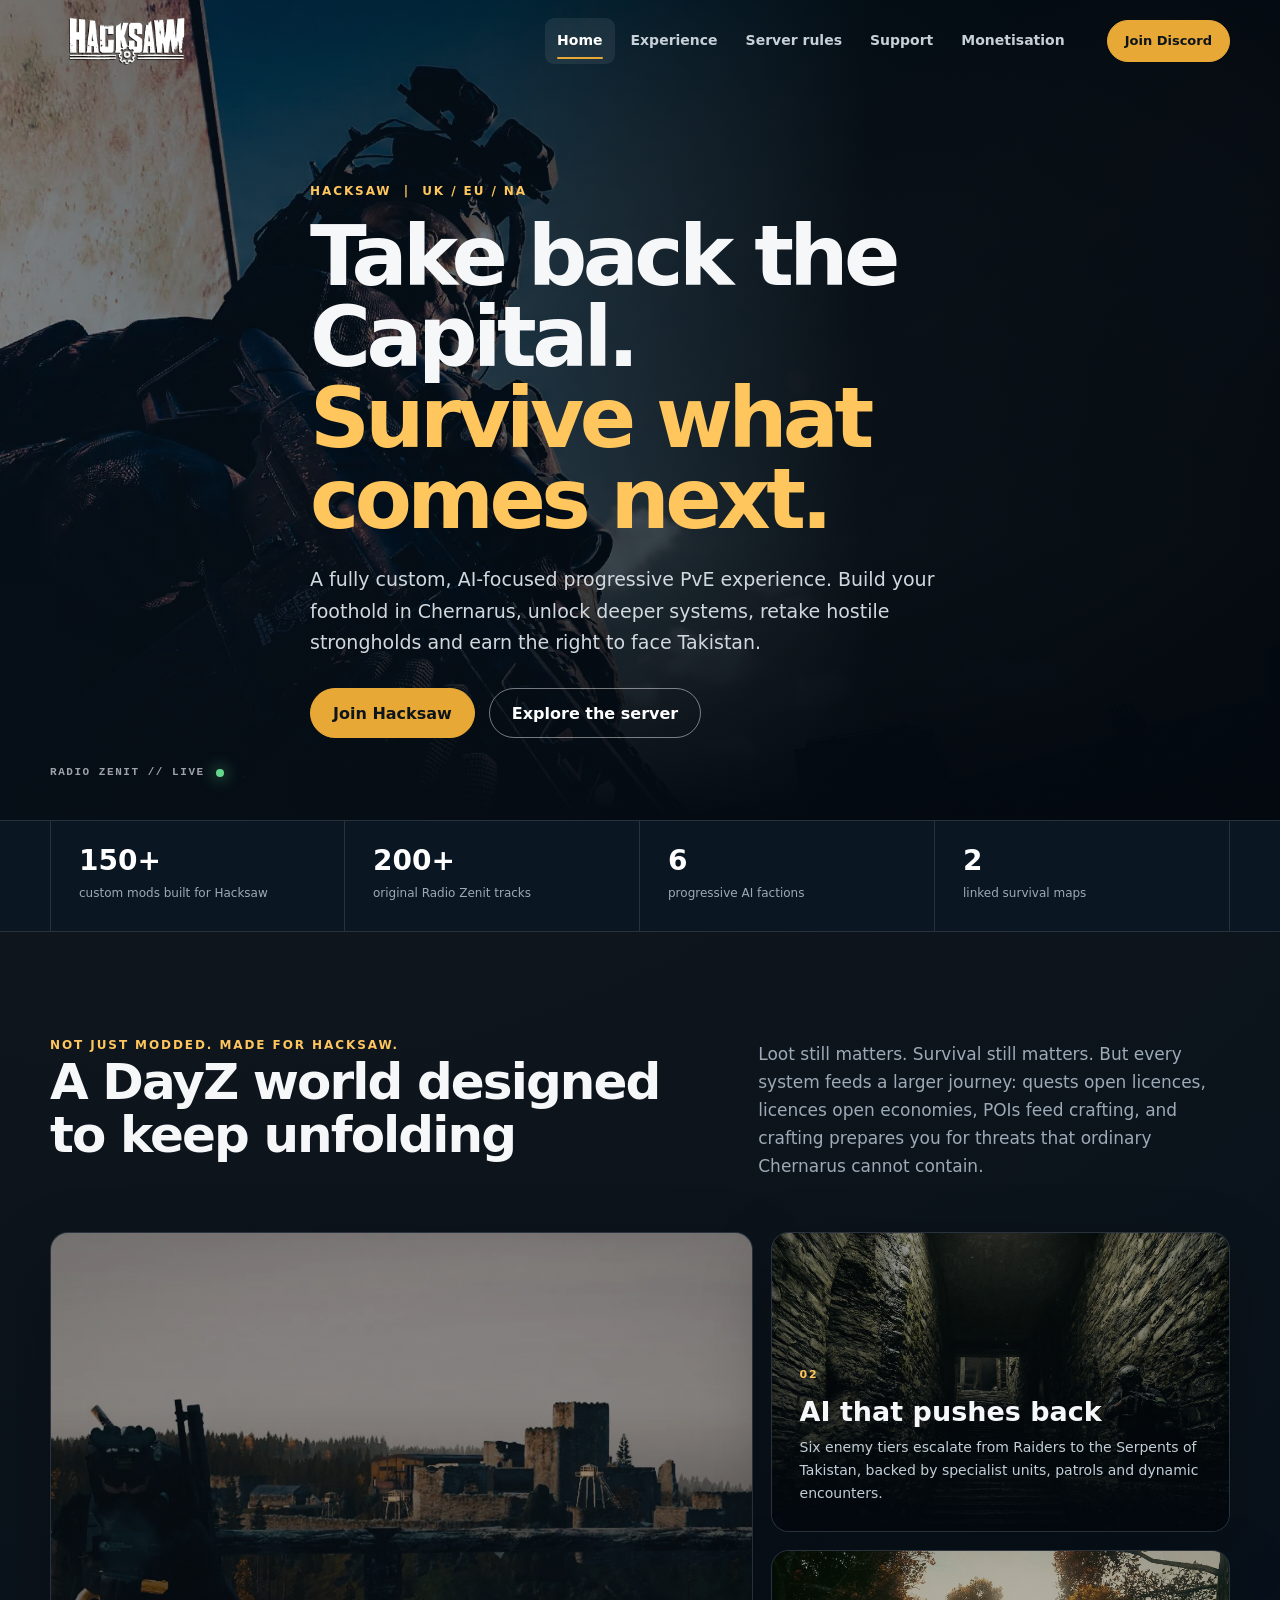
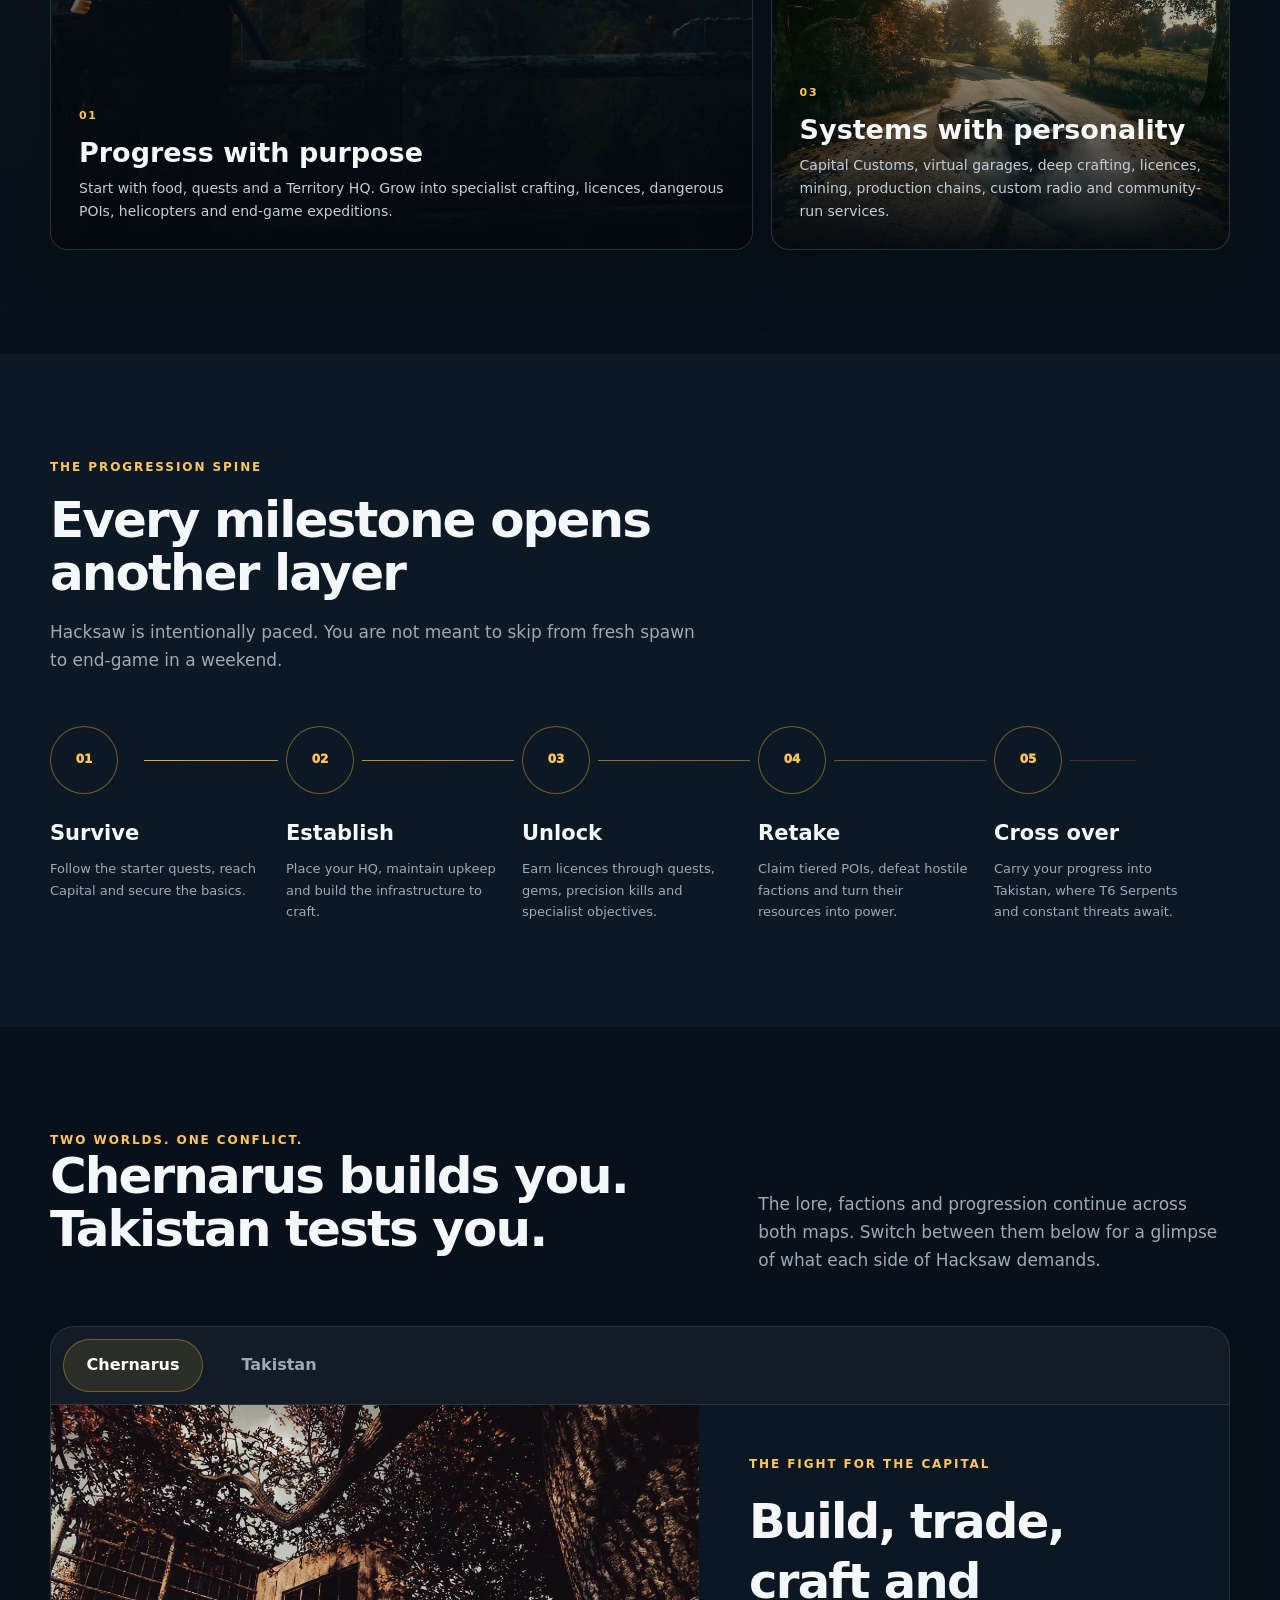
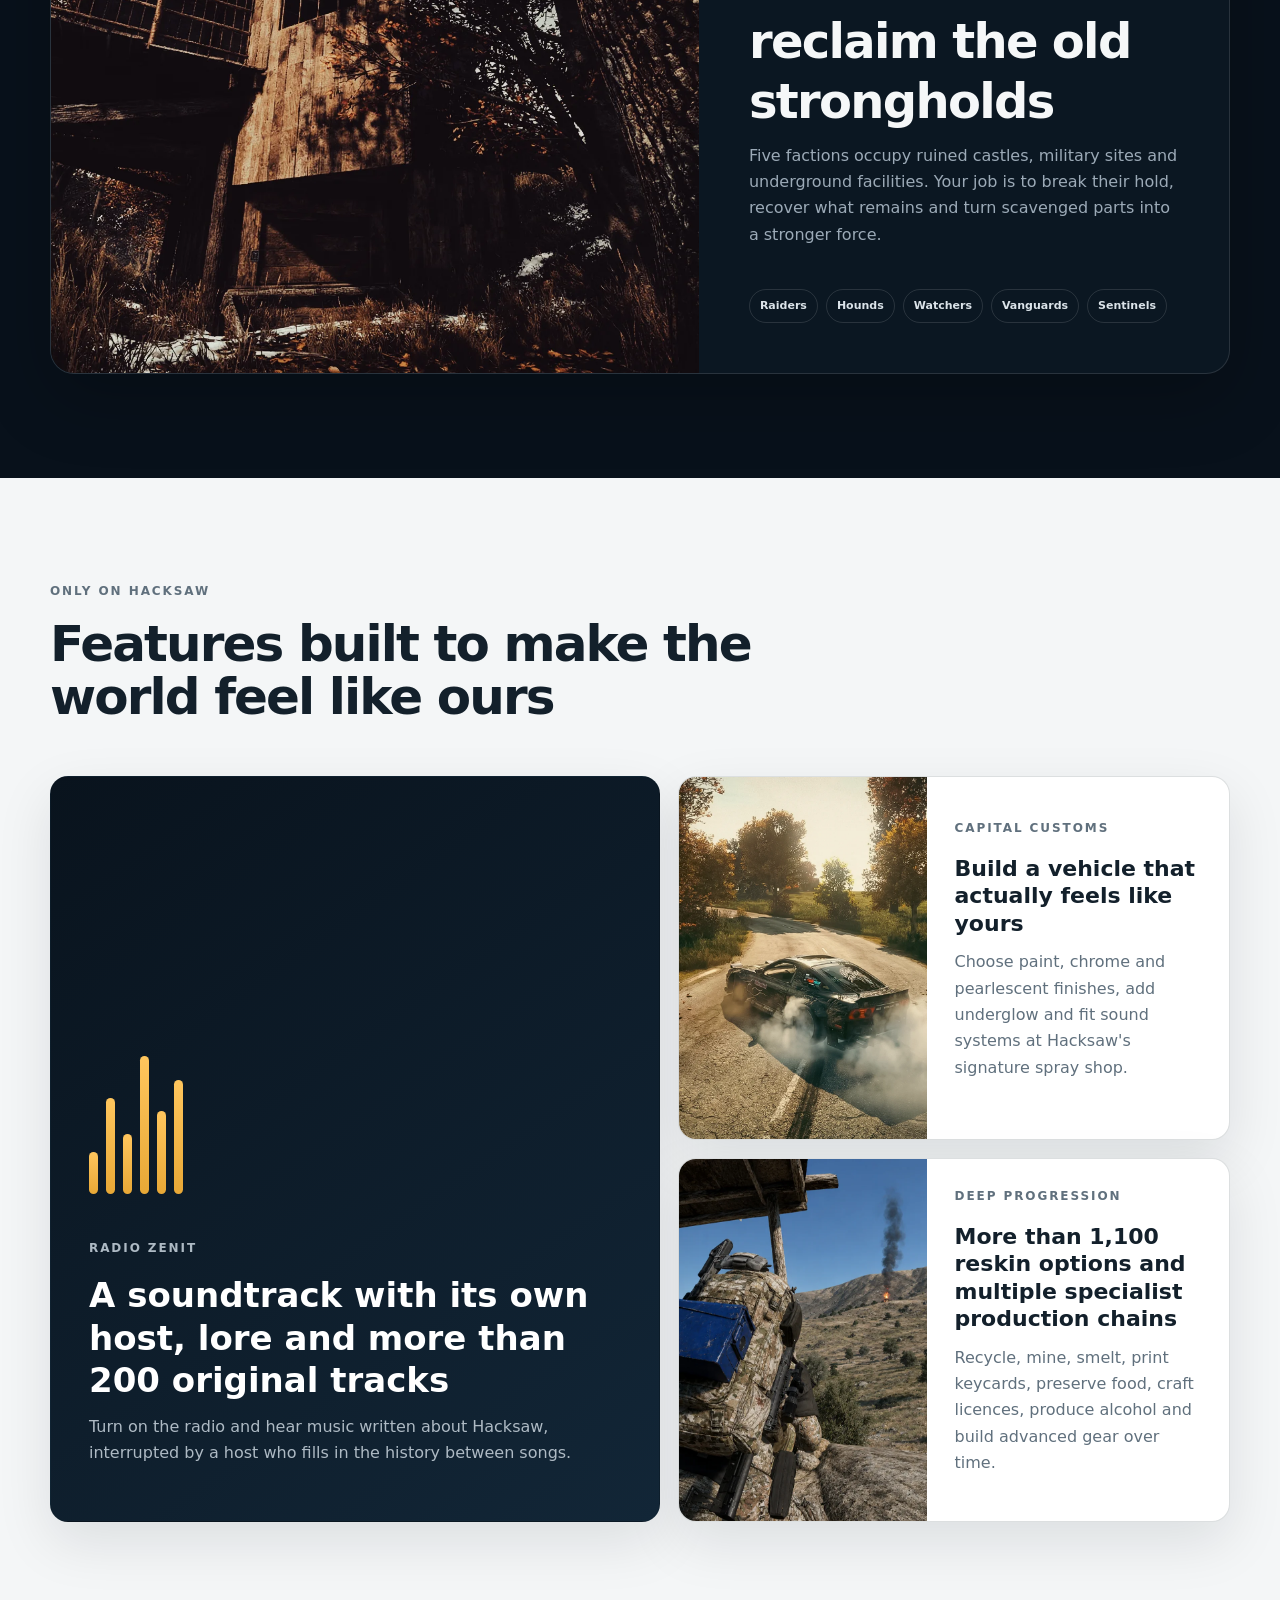
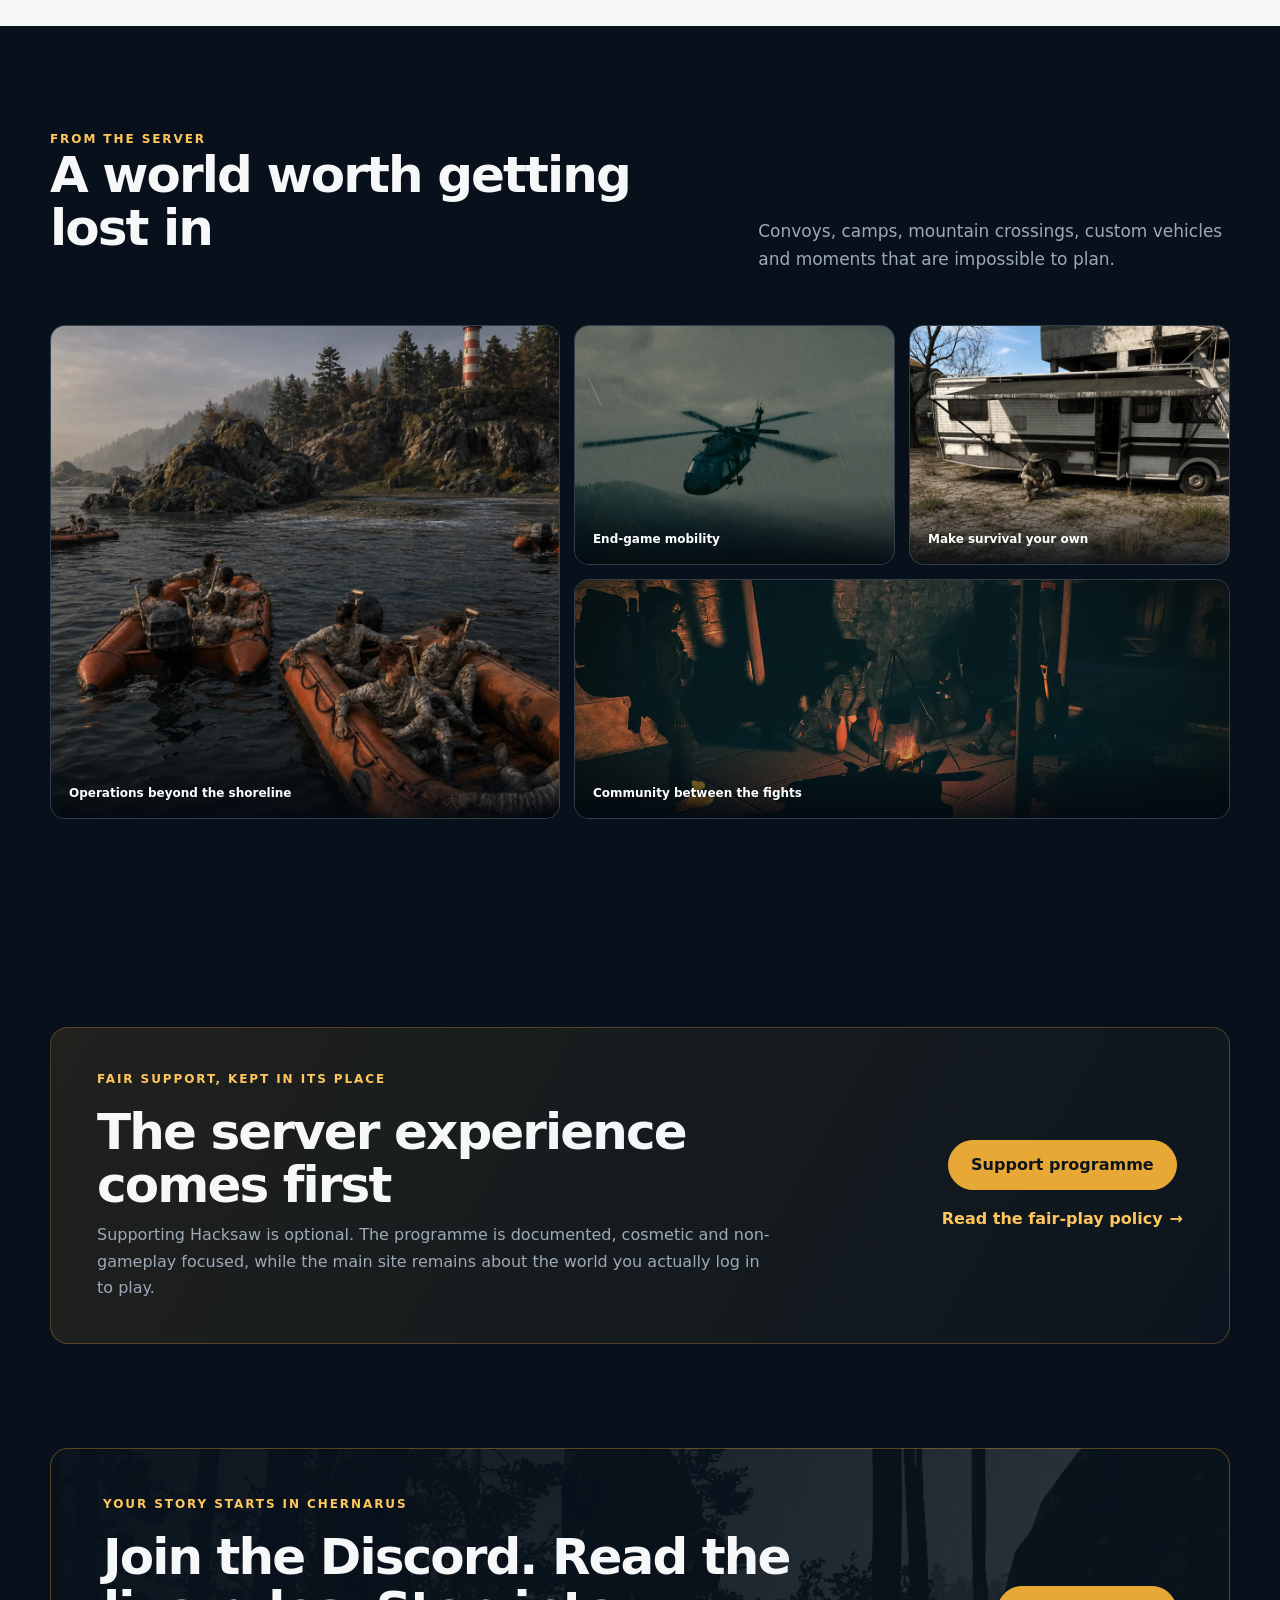
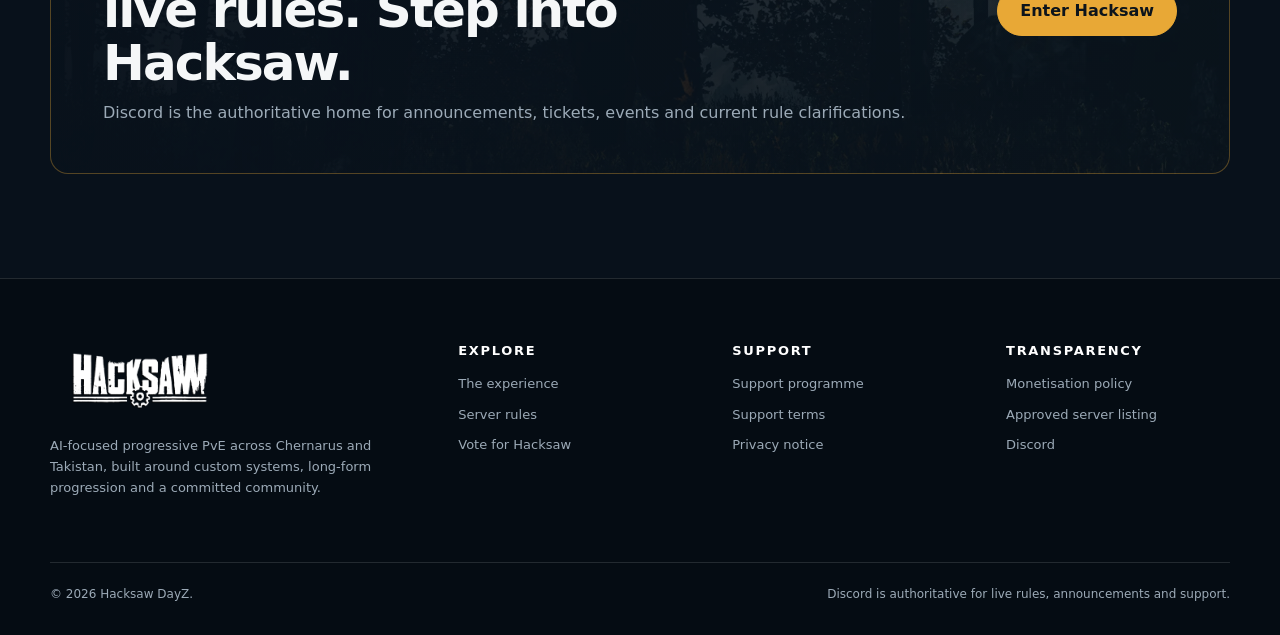
==== commit c643ac69: "Update to website" ====
--- a/index.html
+++ b/index.html
@@ -3,13 +3,24 @@
 <head>
   <meta charset="utf-8">
   <meta name="viewport" content="width=device-width, initial-scale=1">
-  <meta name="description" content="Hacksaw is an independent, community-focused DayZ server with fair-play rules and transparent cosmetic-only monetisation.">
-  <meta name="theme-color" content="#09111b">
-  <title>Hacksaw DayZ | Independent Community Server</title>
+  <meta name="description" content="Take back the Capital and push beyond Chernarus in Hacksaw, a fully custom AI-focused progressive PvE DayZ experience spanning Chernarus and Takistan.">
+  <meta name="theme-color" content="#08111b">
+  <meta property="og:type" content="website">
+  <meta property="og:site_name" content="Hacksaw DayZ">
+  <meta property="og:title" content="Hacksaw DayZ — Take back the Capital">
+  <meta property="og:description" content="Take back the Capital and push beyond Chernarus in Hacksaw, a fully custom AI-focused progressive PvE DayZ experience spanning Chernarus and Takistan.">
+  <meta property="og:url" content="https://hacksawdayz.vercel.app/">
+  <meta property="og:image" content="https://hacksawdayz.vercel.app/img/hacksaw-share.jpg">
+  <meta property="og:image:width" content="1200">
+  <meta property="og:image:height" content="630">
+  <meta name="twitter:card" content="summary_large_image">
+  <link rel="canonical" href="https://hacksawdayz.vercel.app/">
+  <title>Hacksaw DayZ | Fully Custom Progressive PvE</title>
   <link rel="icon" href="img/favicon.ico">
   <link rel="stylesheet" href="css/site.css">
 </head>
 <body data-page="index.html">
+
   <a class="skip-link" href="#main-content">Skip to content</a>
   <header class="site-header" data-header>
     <div class="shell header-inner">
@@ -21,114 +32,189 @@
         <span class="sr-only">Toggle navigation</span>
       </button>
       <nav id="primary-nav" class="primary-nav" aria-label="Primary navigation" data-nav>
-        <a href="index.html" class="is-active" aria-current="page">Home</a>
-<a href="rules.html">Server rules</a>
-<a href="monetization.html">Monetisation</a>
-<a href="donate.html">Support programme</a>
-<a href="community.html">Community</a>
+        <a href="index.html" class="is-active" aria-current="page">Home</a><a href="community.html">Experience</a><a href="rules.html">Server rules</a><a href="donate.html">Support</a><a href="monetization.html">Monetisation</a>
       </nav>
       <a class="button button-small header-cta" href="https://discord.gg/udCeb3SaNP" target="_blank" rel="noopener noreferrer">Join Discord</a>
     </div>
   </header>
   <main id="main-content">
-<section class="hero hero-home">
-  <div class="hero-media" aria-hidden="true"></div>
-  <div class="hero-overlay" aria-hidden="true"></div>
-  <div class="shell hero-content">
-    <p class="eyebrow">Independent community server</p>
-    <h1>Survive together.<br><span>Play fair.</span></h1>
-    <p class="hero-lede">A long-term DayZ home built around challenging survival, custom content, active administration and a community-first approach.</p>
-    <div class="button-row">
-      <a class="button" href="https://discord.gg/udCeb3SaNP" target="_blank" rel="noopener noreferrer">Join the Discord</a>
-      <a class="button button-secondary" href="rules.html">Read the rules</a>
-    </div>
-  </div>
-</section>
-
-<section class="trust-strip" aria-label="Server commitments">
-  <div class="shell trust-grid">
-    <div><strong>Independent</strong><span>Community operated</span></div>
-    <div><strong>Approved</strong><span>Listed DayZ monetiser</span></div>
-    <div><strong>Cosmetic only</strong><span>No pay-to-win benefits</span></div>
-    <div><strong>Transparent</strong><span>Clear support terms</span></div>
-  </div>
-</section>
-
-<section class="section">
-  <div class="shell">
-    <div class="section-heading split-heading">
-      <div>
-        <p class="eyebrow">The Hacksaw experience</p>
-        <h2>Built for players who want a server worth settling into</h2>
-      </div>
-      <p>Hacksaw combines custom points of interest, structured events and active moderation with rules designed to protect a fair PvE-focused environment.</p>
-    </div>
-    <div class="feature-grid">
-      <article class="feature-card feature-card-image" style="--feature-image: url('../img/features/1.jpg')">
-        <span class="card-number">01</span>
-        <h3>Clear server rules</h3>
-        <p>Know what is expected before you build, trade, drive or take part in an event.</p>
-        <a href="rules.html">Explore the rules <span aria-hidden="true">→</span></a>
-      </article>
-      <article class="feature-card feature-card-image" style="--feature-image: url('../img/features/2.jpg')">
-        <span class="card-number">02</span>
-        <h3>Fair monetisation</h3>
-        <p>Support benefits are restricted to cosmetics and non-gameplay conveniences.</p>
-        <a href="monetization.html">Read the policy <span aria-hidden="true">→</span></a>
-      </article>
-      <article class="feature-card feature-card-image" style="--feature-image: url('../img/features/3.jpg')">
-        <span class="card-number">03</span>
-        <h3>Cumulative support</h3>
-        <p>Optional purchases award cosmetic HS Tokens and progress towards supporter ranks.</p>
-        <a href="donate.html">View the programme <span aria-hidden="true">→</span></a>
-      </article>
-    </div>
-  </div>
-</section>
-
-<section class="section section-contrast">
-  <div class="shell two-column">
-    <div class="image-panel image-panel-main" role="img" aria-label="Hacksaw DayZ survivor scene"></div>
-    <div class="content-panel">
-      <p class="eyebrow">Transparency first</p>
-      <h2>Approved to monetise. Still independently operated.</h2>
-      <p>Hacksaw appears on Bohemia Interactive's approved DayZ server monetisers list. That approval permits compliant server monetisation; it does not mean Hacksaw is owned, operated or managed by Bohemia Interactive.</p>
-      <ul class="check-list">
-        <li>No weapons, vehicles, currency or gameplay advantages are sold.</li>
-        <li>HS Tokens are restricted to eligible cosmetic crafting.</li>
-        <li>Support purchases and cumulative rank benefits are described before payment.</li>
-      </ul>
-      <div class="button-row">
-        <a class="button" href="monetization.html">How monetisation works</a>
-        <a class="text-link" href="https://www.bohemia.net/monetization/approved/dayz" target="_blank" rel="noopener noreferrer">View the official listing <span aria-hidden="true">↗</span></a>
-      </div>
-    </div>
-  </div>
-</section>
-
-<section class="section callout-section">
-  <div class="shell callout">
-    <div>
-      <p class="eyebrow">Ready to begin?</p>
-      <h2>Join the community before entering Chernarus.</h2>
-      <p>Discord is the home for announcements, support tickets, events and the most current rule clarifications.</p>
-    </div>
-    <a class="button" href="https://discord.gg/udCeb3SaNP" target="_blank" rel="noopener noreferrer">Enter the Discord</a>
-  </div>
-</section>
-
+    <section class="hero hero-home">
+      <div class="hero-media" aria-hidden="true"></div>
+      <div class="hero-overlay" aria-hidden="true"></div>
+      <div class="shell hero-content hero-content-right">
+        <p class="eyebrow">Hacksaw &nbsp;|&nbsp; UK / EU / NA</p>
+        <h1>Take back the Capital.<br><span>Survive what comes next.</span></h1>
+        <p class="hero-lede">A fully custom, AI-focused progressive PvE experience. Build your foothold in Chernarus, unlock deeper systems, retake hostile strongholds and earn the right to face Takistan.</p>
+        <div class="button-row">
+          <a class="button" href="https://discord.gg/udCeb3SaNP" target="_blank" rel="noopener noreferrer">Join Hacksaw</a>
+          <a class="button button-secondary" href="community.html">Explore the server</a>
+        </div>
+      </div>
+      <div class="hero-signal" aria-hidden="true"><span>RADIO ZENIT // LIVE</span><b></b></div>
+    </section>
+
+    <section class="server-pulse" aria-label="Hacksaw at a glance">
+      <div class="shell pulse-grid">
+        <div><strong>150+</strong><span>custom mods built for Hacksaw</span></div>
+        <div><strong>200+</strong><span>original Radio Zenit tracks</span></div>
+        <div><strong>6</strong><span>progressive AI factions</span></div>
+        <div><strong>2</strong><span>linked survival maps</span></div>
+      </div>
+    </section>
+
+    <section class="section intro-section">
+      <div class="shell">
+        <div class="section-heading split-heading">
+          <div>
+            <p class="eyebrow">Not just modded. Made for Hacksaw.</p>
+            <h2>A DayZ world designed to keep unfolding</h2>
+          </div>
+          <p>Loot still matters. Survival still matters. But every system feeds a larger journey: quests open licences, licences open economies, POIs feed crafting, and crafting prepares you for threats that ordinary Chernarus cannot contain.</p>
+        </div>
+        <div class="experience-grid">
+          <article class="experience-card experience-card-wide">
+            <img src="img/experience/hslsi10.webp" alt="Hacksaw survivor overlooking a fortified stronghold">
+            <div><span>01</span><h3>Progress with purpose</h3><p>Start with food, quests and a Territory HQ. Grow into specialist crafting, licences, dangerous POIs, helicopters and end-game expeditions.</p></div>
+          </article>
+          <article class="experience-card">
+            <img src="img/experience/hsnew7.webp" alt="Armed survivor moving through a dark underground passage">
+            <div><span>02</span><h3>AI that pushes back</h3><p>Six enemy tiers escalate from Raiders to the Serpents of Takistan, backed by specialist units, patrols and dynamic encounters.</p></div>
+          </article>
+          <article class="experience-card">
+            <img src="img/experience/hsnew5.webp" alt="Custom sports car drifting on a Chernarus road">
+            <div><span>03</span><h3>Systems with personality</h3><p>Capital Customs, virtual garages, deep crafting, licences, mining, production chains, custom radio and community-run services.</p></div>
+          </article>
+        </div>
+      </div>
+    </section>
+
+    <section class="section section-contrast progression-section">
+      <div class="shell">
+        <div class="section-heading">
+          <p class="eyebrow">The progression spine</p>
+          <h2>Every milestone opens another layer</h2>
+          <p>Hacksaw is intentionally paced. You are not meant to skip from fresh spawn to end-game in a weekend.</p>
+        </div>
+        <ol class="progression-track">
+          <li><span>01</span><div><h3>Survive</h3><p>Follow the starter quests, reach Capital and secure the basics.</p></div></li>
+          <li><span>02</span><div><h3>Establish</h3><p>Place your HQ, maintain upkeep and build the infrastructure to craft.</p></div></li>
+          <li><span>03</span><div><h3>Unlock</h3><p>Earn licences through quests, gems, precision kills and specialist objectives.</p></div></li>
+          <li><span>04</span><div><h3>Retake</h3><p>Claim tiered POIs, defeat hostile factions and turn their resources into power.</p></div></li>
+          <li><span>05</span><div><h3>Cross over</h3><p>Carry your progress into Takistan, where T6 Serpents and constant threats await.</p></div></li>
+        </ol>
+      </div>
+    </section>
+
+    <section class="section world-section">
+      <div class="shell">
+        <div class="section-heading split-heading">
+          <div><p class="eyebrow">Two worlds. One conflict.</p><h2>Chernarus builds you. Takistan tests you.</h2></div>
+          <p>The lore, factions and progression continue across both maps. Switch between them below for a glimpse of what each side of Hacksaw demands.</p>
+        </div>
+        <div class="world-switcher" data-world-switcher>
+          <div class="world-tabs" role="tablist" aria-label="Choose a Hacksaw map">
+            <button class="world-tab is-active" type="button" role="tab" aria-selected="true" data-world-tab="chernarus">Chernarus</button>
+            <button class="world-tab" type="button" role="tab" aria-selected="false" data-world-tab="takistan">Takistan</button>
+          </div>
+          <article class="world-panel is-active" data-world-panel="chernarus">
+            <div class="world-image"><img src="img/experience/hsnew1.webp" alt="A fortified Chernarus base beneath autumn trees"></div>
+            <div class="world-copy">
+              <p class="eyebrow">The fight for the Capital</p>
+              <h3>Build, trade, craft and reclaim the old strongholds</h3>
+              <p>Five factions occupy ruined castles, military sites and underground facilities. Your job is to break their hold, recover what remains and turn scavenged parts into a stronger force.</p>
+              <div class="faction-line"><span>Raiders</span><span>Hounds</span><span>Watchers</span><span>Vanguards</span><span>Sentinels</span></div>
+            </div>
+          </article>
+          <article class="world-panel" data-world-panel="takistan" hidden>
+            <div class="world-image"><img src="img/experience/hsnew11.webp" alt="A survivor crossing the mountains of Takistan"></div>
+            <div class="world-copy">
+              <p class="eyebrow">Not for the light-hearted</p>
+              <h3>The closest PvE gets to the pressure of PvP</h3>
+              <p>Travel with your hard-earned gear into a landscape of roaming T6 Serpents, paratroopers, hostile civilians, CAS helicopter support, chemical danger and the Ronin—an experiment that refused to die.</p>
+              <div class="faction-line faction-line-danger"><span>Serpent patrols</span><span>Air support</span><span>Forbidden City</span><span>Ronin</span></div>
+            </div>
+          </article>
+        </div>
+      </div>
+    </section>
+
+    <section class="section section-muted signature-section">
+      <div class="shell">
+        <div class="section-heading">
+          <p class="eyebrow">Only on Hacksaw</p>
+          <h2>Features built to make the world feel like ours</h2>
+        </div>
+        <div class="signature-grid">
+          <article class="signature-card radio-card">
+            <div class="signal-bars" aria-hidden="true"><i></i><i></i><i></i><i></i><i></i><i></i></div>
+            <p class="eyebrow">Radio Zenit</p>
+            <h3>A soundtrack with its own host, lore and more than 200 original tracks</h3>
+            <p>Turn on the radio and hear music written about Hacksaw, interrupted by a host who fills in the history between songs.</p>
+          </article>
+          <article class="signature-card customs-card">
+            <img src="img/experience/hsnew5.webp" alt="Customised car on a Hacksaw road">
+            <div><p class="eyebrow">Capital Customs</p><h3>Build a vehicle that actually feels like yours</h3><p>Choose paint, chrome and pearlescent finishes, add underglow and fit sound systems at Hacksaw's signature spray shop.</p></div>
+          </article>
+          <article class="signature-card crafting-card">
+            <img src="img/experience/hsnew2.webp" alt="Hacksaw survivor prepared for a mountain expedition">
+            <div><p class="eyebrow">Deep progression</p><h3>More than 1,100 reskin options and multiple specialist production chains</h3><p>Recycle, mine, smelt, print keycards, preserve food, craft licences, produce alcohol and build advanced gear over time.</p></div>
+          </article>
+        </div>
+      </div>
+    </section>
+
+    <section class="section gallery-section">
+      <div class="shell">
+        <div class="section-heading split-heading">
+          <div><p class="eyebrow">From the server</p><h2>A world worth getting lost in</h2></div>
+          <p>Convoys, camps, mountain crossings, custom vehicles and moments that are impossible to plan.</p>
+        </div>
+        <div class="cinematic-gallery">
+          <figure class="gallery-large"><img src="img/experience/hsnew8.webp" alt="Hacksaw players crossing the water in inflatable boats" loading="lazy"><figcaption>Operations beyond the shoreline</figcaption></figure>
+          <figure><img src="img/experience/hslsi5.webp" alt="Helicopter flying through heavy rain" loading="lazy"><figcaption>End-game mobility</figcaption></figure>
+          <figure><img src="img/experience/hsnew3.webp" alt="Motorhome parked inside a settlement" loading="lazy"><figcaption>Make survival your own</figcaption></figure>
+          <figure><img src="img/experience/hslsi62.webp" alt="Players gathering around a fire inside a shelter" loading="lazy"><figcaption>Community between the fights</figcaption></figure>
+        </div>
+      </div>
+    </section>
+
+    <section class="section assurance-section">
+      <div class="shell assurance-card">
+        <div>
+          <p class="eyebrow">Fair support, kept in its place</p>
+          <h2>The server experience comes first</h2>
+          <p>Supporting Hacksaw is optional. The programme is documented, cosmetic and non-gameplay focused, while the main site remains about the world you actually log in to play.</p>
+        </div>
+        <div class="assurance-actions">
+          <a class="button" href="donate.html">Support programme</a>
+          <a class="text-link" href="monetization.html">Read the fair-play policy <span aria-hidden="true">→</span></a>
+        </div>
+      </div>
+    </section>
+
+    <section class="section callout-section">
+      <div class="shell callout callout-image">
+        <div>
+          <p class="eyebrow">Your story starts in Chernarus</p>
+          <h2>Join the Discord. Read the live rules. Step into Hacksaw.</h2>
+          <p>Discord is the authoritative home for announcements, tickets, events and current rule clarifications.</p>
+        </div>
+        <a class="button" href="https://discord.gg/udCeb3SaNP" target="_blank" rel="noopener noreferrer">Enter Hacksaw</a>
+      </div>
+    </section>
   </main>
+
   <footer class="site-footer">
     <div class="shell footer-grid">
       <div class="footer-brand">
         <img src="img/footer-logo.png" alt="Hacksaw">
-        <p>Independent DayZ community server focused on fair play, cosmetic-only monetisation and transparent support purchases.</p>
+        <p>AI-focused progressive PvE across Chernarus and Takistan, built around custom systems, long-form progression and a committed community.</p>
       </div>
       <div>
-        <h2>Server</h2>
+        <h2>Explore</h2>
+        <a href="community.html">The experience</a>
         <a href="rules.html">Server rules</a>
-        <a href="community.html">Community</a>
-        <a href="https://discord.gg/udCeb3SaNP" target="_blank" rel="noopener noreferrer">Discord</a>
+        <a href="https://top-games.net/dayz/hacksaw" target="_blank" rel="noopener noreferrer">Vote for Hacksaw</a>
       </div>
       <div>
         <h2>Support</h2>
@@ -139,13 +225,13 @@
       <div>
         <h2>Transparency</h2>
         <a href="monetization.html">Monetisation policy</a>
-        <a href="https://www.bohemia.net/monetization/approved/dayz" target="_blank" rel="noopener noreferrer">Bohemia approved list</a>
-        <a href="https://www.bohemia.net/monetization/faq" target="_blank" rel="noopener noreferrer">Bohemia FAQ</a>
+        <a href="https://www.bohemia.net/monetization/approved/dayz" target="_blank" rel="noopener noreferrer">Approved server listing</a>
+        <a href="https://discord.gg/udCeb3SaNP" target="_blank" rel="noopener noreferrer">Discord</a>
       </div>
     </div>
     <div class="shell footer-bottom">
       <p>&copy; <span data-current-year></span> Hacksaw DayZ.</p>
-      <p>Independent community server; not an official Bohemia Interactive server or service.</p>
+      <p>Discord is authoritative for live rules, announcements and support.</p>
     </div>
   </footer>
   <script src="js/site.js" defer></script>
--- a/css/site.css
+++ b/css/site.css
@@ -324,3 +324,215 @@
   html { scroll-behavior: auto; }
   *, *::before, *::after { animation-duration: .01ms !important; animation-iteration-count: 1 !important; transition-duration: .01ms !important; }
 }
+
+/* --------------------------------------------------------------------------
+   Hacksaw experience refresh
+   -------------------------------------------------------------------------- */
+
+body { background-image: radial-gradient(circle at 15% 0%, rgba(232,168,54,.055), transparent 28%); }
+.hero-home { min-height: 820px; }
+.hero-home .hero-media {
+  background-image: url('../img/experience/hsnew6.webp');
+  background-position: center 42%;
+}
+.hero-home .hero-overlay {
+  background:
+    linear-gradient(90deg, rgba(3,9,15,.36) 0%, rgba(3,9,15,.55) 38%, rgba(3,9,15,.94) 68%, rgba(3,9,15,.98) 100%),
+    linear-gradient(0deg, var(--bg) 0%, transparent 34%);
+}
+.hero-content-right { max-width: 720px; margin-left: auto; padding-left: 30px; }
+.hero-content-right h1 { font-size: clamp(54px, 6.5vw, 92px); }
+.hero-signal { position: absolute; left: max(20px, calc((100vw - 1180px) / 2)); bottom: 42px; z-index: 3; display: flex; align-items: center; gap: 11px; color: rgba(255,255,255,.62); font: 800 11px/1 ui-monospace, SFMono-Regular, Menlo, monospace; letter-spacing: .14em; }
+.hero-signal b { width: 8px; height: 8px; border-radius: 50%; background: #64d88d; box-shadow: 0 0 16px #64d88d; animation: pulseSignal 1.8s ease-in-out infinite; }
+@keyframes pulseSignal { 50% { opacity: .35; transform: scale(.72); } }
+
+.server-pulse { border-block: 1px solid var(--line); background: #0a1621; }
+.pulse-grid { display: grid; grid-template-columns: repeat(4, 1fr); }
+.pulse-grid > div { padding: 26px 28px; border-right: 1px solid var(--line); }
+.pulse-grid > div:first-child { border-left: 1px solid var(--line); }
+.pulse-grid strong { display: block; margin-bottom: 4px; color: #fff; font-size: 28px; line-height: 1; }
+.pulse-grid span { color: var(--muted); font-size: 12px; }
+
+.experience-grid { display: grid; grid-template-columns: 1.3fr .85fr; grid-template-rows: repeat(2, minmax(260px, 1fr)); gap: 18px; }
+.experience-card { position: relative; min-height: 300px; overflow: hidden; border: 1px solid var(--line); border-radius: var(--radius); background: #0c1722; box-shadow: var(--shadow); }
+.experience-card-wide { grid-row: 1 / span 2; }
+.experience-card img { width: 100%; height: 100%; object-fit: cover; transition: transform .55s ease; }
+.experience-card::after { content: ''; position: absolute; inset: 0; background: linear-gradient(0deg, rgba(3,9,15,.96) 0%, rgba(3,9,15,.28) 72%); }
+.experience-card:hover img { transform: scale(1.045); }
+.experience-card > div { position: absolute; z-index: 2; inset: auto 28px 26px; }
+.experience-card > div > span { color: var(--accent-strong); font-size: 11px; font-weight: 900; letter-spacing: .15em; }
+.experience-card h3 { margin: 9px 0 7px; font-size: 27px; }
+.experience-card p { margin: 0; color: #c3ced6; font-size: 14px; }
+
+.progression-track { position: relative; display: grid; grid-template-columns: repeat(5, 1fr); gap: 0; margin: 0; padding: 0; list-style: none; }
+.progression-track::before { content: ''; position: absolute; left: 8%; right: 8%; top: 34px; height: 1px; background: linear-gradient(90deg, var(--accent), rgba(232,168,54,.18)); }
+.progression-track li { position: relative; padding: 0 24px 0 0; }
+.progression-track li > span { position: relative; z-index: 1; display: grid; place-items: center; width: 68px; height: 68px; margin-bottom: 26px; border: 1px solid rgba(232,168,54,.48); border-radius: 50%; background: #0c1824; color: var(--accent-strong); font-size: 12px; font-weight: 950; box-shadow: 0 0 0 8px #0c1824; }
+.progression-track h3 { font-size: 21px; }
+.progression-track p { margin: 0; font-size: 13px; }
+
+.world-switcher { overflow: hidden; border: 1px solid var(--line); border-radius: 24px; background: #0b1722; box-shadow: var(--shadow); }
+.world-tabs { display: flex; gap: 6px; padding: 12px; border-bottom: 1px solid var(--line); background: rgba(255,255,255,.025); }
+.world-tab { min-width: 140px; padding: 12px 20px; border: 1px solid transparent; border-radius: 999px; background: transparent; color: var(--muted); font-weight: 850; cursor: pointer; }
+.world-tab:hover, .world-tab.is-active { border-color: rgba(232,168,54,.4); background: rgba(232,168,54,.12); color: #fff; }
+.world-panel { display: grid; grid-template-columns: 1.1fr .9fr; min-height: 500px; }
+.world-panel[hidden] { display: none !important; }
+.world-image { min-height: 500px; }
+.world-image img { width: 100%; height: 100%; object-fit: cover; }
+.world-copy { display: flex; flex-direction: column; justify-content: center; padding: 50px; }
+.world-copy h3 { font-size: clamp(30px, 4vw, 48px); letter-spacing: -.035em; }
+.faction-line { display: flex; flex-wrap: wrap; gap: 8px; margin-top: 25px; }
+.faction-line span { padding: 7px 10px; border: 1px solid var(--line); border-radius: 999px; color: #dbe3e9; font-size: 11px; font-weight: 800; }
+.faction-line-danger span { border-color: rgba(226,96,114,.34); background: rgba(226,96,114,.08); }
+
+.signature-grid { display: grid; grid-template-columns: 1.05fr .95fr; grid-template-rows: repeat(2, 1fr); gap: 18px; }
+.signature-card { overflow: hidden; min-height: 310px; border: 1px solid var(--line-dark); border-radius: var(--radius); background: #fff; box-shadow: 0 20px 55px rgba(8,17,27,.1); }
+.signature-card h3 { color: var(--text-dark); }
+.signature-card p { color: var(--muted-dark); }
+.radio-card { grid-row: 1 / span 2; position: relative; display: flex; flex-direction: column; justify-content: flex-end; padding: 38px; background: linear-gradient(145deg, #09131d, #122637); }
+.radio-card h3 { color: #fff; font-size: 34px; }
+.radio-card p { color: #aebac4; }
+.signal-bars { display: flex; align-items: end; gap: 8px; height: 150px; margin-bottom: 45px; }
+.signal-bars i { width: 9px; border-radius: 8px; background: linear-gradient(0deg, var(--accent), var(--accent-strong)); animation: radioBars 1.4s ease-in-out infinite alternate; }
+.signal-bars i:nth-child(1) { height: 28%; animation-delay: -.2s; }.signal-bars i:nth-child(2) { height: 64%; animation-delay: -.8s; }.signal-bars i:nth-child(3) { height: 40%; animation-delay: -.4s; }.signal-bars i:nth-child(4) { height: 92%; animation-delay: -1s; }.signal-bars i:nth-child(5) { height: 55%; animation-delay: -.6s; }.signal-bars i:nth-child(6) { height: 76%; animation-delay: -.1s; }
+@keyframes radioBars { to { transform: scaleY(.45); opacity: .62; } }
+.customs-card, .crafting-card { display: grid; grid-template-columns: .9fr 1.1fr; }
+.signature-card img { width: 100%; height: 100%; object-fit: cover; }
+.signature-card > div:not(.signal-bars) { align-self: center; padding: 28px; }
+
+.cinematic-gallery { display: grid; grid-template-columns: 1.35fr .85fr .85fr; grid-template-rows: repeat(2, 240px); gap: 14px; }
+.cinematic-gallery figure { position: relative; overflow: hidden; margin: 0; border: 1px solid var(--line); border-radius: 15px; background: var(--surface); }
+.cinematic-gallery .gallery-large { grid-row: 1 / span 2; }
+.cinematic-gallery figure:last-child { grid-column: 2 / span 2; }
+.cinematic-gallery img { width: 100%; height: 100%; object-fit: cover; transition: transform .45s ease; }
+.cinematic-gallery figure:hover img { transform: scale(1.04); }
+.cinematic-gallery figcaption { position: absolute; inset: auto 0 0; padding: 36px 18px 15px; background: linear-gradient(0deg, rgba(3,9,15,.88), transparent); color: #fff; font-size: 12px; font-weight: 800; }
+
+.assurance-card { display: flex; align-items: center; justify-content: space-between; gap: 50px; padding: 42px 46px; border: 1px solid rgba(232,168,54,.28); border-radius: var(--radius); background: linear-gradient(120deg, rgba(232,168,54,.11), rgba(255,255,255,.018)); }
+.assurance-card h2 { max-width: 620px; margin-bottom: 10px; }
+.assurance-card p:last-child { max-width: 680px; margin-bottom: 0; }
+.assurance-actions { flex: 0 0 auto; display: grid; gap: 16px; justify-items: center; }
+.callout-image { position: relative; overflow: hidden; background: linear-gradient(100deg, rgba(8,17,27,.98), rgba(8,17,27,.75)), url('../img/experience/hslsi9.webp') center/cover; }
+
+.page-hero-experience { background-image: url('../img/experience/hsnew9.webp'); background-position: center 55%; }
+.page-hero-rules-new { background-image: url('../img/experience/hsnew7.webp'); background-position: center 42%; }
+.page-hero-support-new { background-image: url('../img/experience/hslsi4.webp'); background-position: center 36%; }
+
+.path-grid { display: grid; grid-template-columns: repeat(3, 1fr); gap: 16px; }
+.path-grid article { min-height: 240px; padding: 28px; border: 1px solid var(--line); border-radius: var(--radius-small); background: var(--bg-elevated); }
+.path-grid span { color: var(--accent); text-transform: uppercase; letter-spacing: .14em; font-size: 11px; font-weight: 900; }
+.path-grid h3 { margin-top: 34px; font-size: 25px; }
+.path-grid p { margin-bottom: 0; font-size: 14px; }
+.image-panel-customs { background-image: linear-gradient(0deg, rgba(5,13,21,.25), rgba(5,13,21,.08)), url('../img/experience/hsnew5.webp'); }
+
+.radio-feature { overflow: hidden; }
+.radio-layout { display: grid; grid-template-columns: .9fr 1.1fr; gap: 80px; align-items: center; }
+.radio-console { padding: 28px; border: 1px solid rgba(232,168,54,.25); border-radius: 20px; background: linear-gradient(145deg, #162635, #071019); box-shadow: inset 0 0 0 8px rgba(255,255,255,.018), var(--shadow); }
+.radio-top { display: flex; justify-content: space-between; color: #e8edf1; font-weight: 900; letter-spacing: .17em; }
+.radio-top b { color: var(--accent-strong); }
+.radio-screen { margin: 24px 0; padding: 30px; border: 1px solid rgba(143,211,167,.2); border-radius: 12px; background: radial-gradient(circle at 50% 0%, rgba(143,211,167,.16), transparent 45%), #07150f; box-shadow: inset 0 0 30px rgba(143,211,167,.09); }
+.radio-screen small, .radio-screen strong, .radio-screen span { display: block; font-family: ui-monospace, SFMono-Regular, Menlo, monospace; }
+.radio-screen small { color: #76aa83; font-size: 10px; letter-spacing: .13em; }.radio-screen strong { margin: 18px 0 8px; color: #d7f5dc; font-size: 20px; }.radio-screen span { color: #8fc69b; font-size: 11px; }
+.radio-dial { display: flex; justify-content: space-between; gap: 10px; }
+.radio-dial i { height: 7px; flex: 1; border-radius: 5px; background: rgba(255,255,255,.12); }.radio-dial i:nth-child(3), .radio-dial i:nth-child(4) { background: var(--accent); }
+.pull-quote { margin-top: 28px; padding-left: 20px; border-left: 3px solid var(--accent); color: #e5ebef; font-size: 19px; }
+
+.lore-grid { display: grid; grid-template-columns: 1.15fr .85fr; gap: 20px; }
+.lore-main { overflow: hidden; border: 1px solid var(--line-dark); border-radius: var(--radius); background: #fff; }
+.lore-main img { width: 100%; aspect-ratio: 16 / 8.4; object-fit: cover; }
+.lore-main > div { padding: 32px; }.lore-main h3 { color: var(--text-dark); font-size: 32px; }.lore-main p { color: var(--muted-dark); }
+.tier-stack { display: grid; gap: 9px; }
+.tier-stack > div { display: grid; grid-template-columns: 48px 110px 1fr; gap: 13px; align-items: center; padding: 15px 18px; border: 1px solid var(--line-dark); border-radius: 11px; background: #fff; }
+.tier-stack span { color: var(--accent); font-weight: 950; }.tier-stack b { color: var(--text-dark); }.tier-stack small { color: var(--muted-dark); }
+.tier-stack .tier-danger { border-color: rgba(190,48,61,.25); background: #fff7f7; }.tier-stack .tier-danger span { color: #bd3948; }
+
+.community-service-grid { display: grid; grid-template-columns: repeat(4, 1fr); gap: 16px; }
+.community-service-grid article { padding: 26px; border: 1px solid var(--line); border-radius: var(--radius-small); background: var(--bg-elevated); }
+.service-icon { display: grid; place-items: center; width: 52px; height: 52px; margin-bottom: 30px; border: 1px solid rgba(232,168,54,.35); border-radius: 50%; background: rgba(232,168,54,.1); color: var(--accent-strong); font-size: 11px; font-weight: 950; }
+.community-service-grid p { margin-bottom: 0; font-size: 13px; }
+.staff-banner { display: grid; grid-template-columns: .85fr 1.15fr; gap: 0; overflow: hidden; margin-top: 20px; border: 1px solid var(--line); border-radius: var(--radius); background: #0c1824; }
+.staff-banner img { width: 100%; height: 100%; min-height: 360px; object-fit: cover; }.staff-banner > div { align-self: center; padding: 45px; }.staff-banner h3 { font-size: 34px; }
+
+.support-intro-grid { display: grid; grid-template-columns: 1fr .85fr; gap: 70px; align-items: start; }
+.support-calculator { padding: 32px; border: 1px solid var(--line); border-radius: var(--radius); background: var(--bg-elevated); box-shadow: var(--shadow); }
+.calculator-inputs { display: grid; gap: 8px; }
+.calculator-inputs label { margin-top: 9px; color: #dce4ea; font-size: 12px; font-weight: 850; }
+.calculator-inputs input { width: 100%; padding: 13px 14px; border: 1px solid var(--line); border-radius: 10px; background: #0b1722; color: #fff; }
+.bot-flow { display: grid; grid-template-columns: repeat(3, 1fr); gap: 18px; margin: 0 0 22px; padding: 0; list-style: none; }
+.bot-flow li { padding: 28px; border: 1px solid var(--line); border-radius: var(--radius-small); background: var(--bg-elevated); }
+.bot-flow li > span { display: block; margin-bottom: 36px; color: var(--accent); font-size: 12px; font-weight: 950; letter-spacing: .14em; }
+.bot-flow p { margin-bottom: 0; font-size: 14px; }
+.receipt-preview { padding: 28px; border: 1px solid rgba(143,211,167,.25); border-radius: var(--radius); background: linear-gradient(145deg, rgba(143,211,167,.07), rgba(255,255,255,.018)); }
+.receipt-top { display: flex; justify-content: space-between; gap: 20px; padding-bottom: 16px; border-bottom: 1px solid var(--line); color: #fff; font-size: 12px; font-weight: 900; letter-spacing: .09em; }
+.receipt-top b { color: var(--success); }.receipt-grid { display: grid; grid-template-columns: repeat(4, 1fr); gap: 12px; margin: 20px 0; }
+.receipt-grid div { padding: 15px; border: 1px solid var(--line); border-radius: 9px; background: rgba(255,255,255,.025); }.receipt-grid small, .receipt-grid strong { display: block; }.receipt-grid small { color: var(--muted); }.receipt-grid strong { margin-top: 4px; color: #fff; }
+.receipt-preview > p { margin-bottom: 0; }
+
+.rules-layout-wide { grid-template-columns: 220px minmax(0, 1fr); }
+.rules-intro-card { display: grid; grid-template-columns: 1fr .8fr; gap: 40px; align-items: end; margin-bottom: 20px; padding: 32px; border: 1px solid rgba(232,168,54,.25); border-radius: var(--radius); background: linear-gradient(120deg, rgba(232,168,54,.1), rgba(255,255,255,.02)); }
+.rules-intro-card span { color: var(--accent); text-transform: uppercase; font-size: 11px; font-weight: 900; letter-spacing: .14em; }.rules-intro-card h2 { margin-bottom: 0; color: #fff; font-size: 31px; }.rules-intro-card p { margin-bottom: 0; }
+.rule-accordions .rule-section { padding: 0; overflow: clip; }
+.rule-section summary { display: flex; gap: 18px; align-items: center; padding: 25px 28px; cursor: pointer; list-style: none; }
+.rule-section summary::-webkit-details-marker { display: none; }
+.rule-section summary > span { flex: 0 0 auto; display: grid; place-items: center; width: 42px; height: 42px; border: 1px solid rgba(232,168,54,.35); border-radius: 50%; color: var(--accent-strong); font-size: 11px; font-weight: 950; }
+.rule-section summary > div { min-width: 0; }.rule-section summary h2 { margin: 0 0 3px; color: #fff; font-size: 23px; }.rule-section summary p { margin: 0; font-size: 13px; }
+.rule-section summary::after { content: '+'; margin-left: auto; color: var(--accent); font-size: 28px; font-weight: 300; }.rule-section[open] summary::after { content: '−'; }
+.rule-section[open] summary { border-bottom: 1px solid var(--line); background: rgba(255,255,255,.018); }
+.rule-body { padding: 28px; }
+.rule-list { margin: 0; padding-left: 20px; color: #c6d0d8; }.rule-list li { margin-bottom: 10px; }
+.rule-columns, .claim-grid { display: grid; grid-template-columns: 1fr 1fr; gap: 16px; }.rule-columns > div, .claim-card { padding: 22px; border: 1px solid var(--line); border-radius: 10px; background: rgba(255,255,255,.025); }.rule-columns h3, .claim-card h3 { font-size: 18px; }
+.rule-note { margin: 18px 0 0; padding: 15px 18px; border-left: 3px solid var(--accent); background: rgba(232,168,54,.055); }
+.command-strip { display: flex; flex-wrap: wrap; gap: 8px; margin: 22px 0; }.command-strip code { padding: 8px 11px; border: 1px solid var(--line); border-radius: 8px; background: #07101a; color: #e5ebef; }
+.rule-formula { display: flex; flex-wrap: wrap; align-items: center; gap: 14px; margin-top: 25px; padding: 18px; border: 1px solid rgba(232,168,54,.25); border-radius: 10px; background: rgba(232,168,54,.06); }.rule-formula span { color: var(--accent); }
+.inline-notice { margin-top: 22px; }
+.claim-card ul { padding-left: 20px; color: #c8d2da; }.claim-approved { border-color: rgba(143,211,167,.25); }.claim-denied { border-color: rgba(239,142,131,.25); }
+.rule-section-danger { border-color: rgba(226,96,114,.3); }.rule-section-danger summary > span { border-color: rgba(226,96,114,.4); color: #ef8e98; }.takistan-warning { margin-bottom: 24px; padding: 22px; border: 1px solid rgba(226,96,114,.28); border-radius: 10px; background: rgba(226,96,114,.08); }.takistan-warning strong { color: #fff; font-size: 20px; }.takistan-warning p { margin: 6px 0 0; }
+.offence-table { overflow: hidden; border: 1px solid var(--line); border-radius: 10px; }.offence-row { display: grid; grid-template-columns: 1.3fr .7fr .7fr; gap: 18px; padding: 14px 18px; border-top: 1px solid var(--line); color: #cbd5dc; }.offence-row:first-child { border-top: 0; }.offence-row b { color: #fff; }.offence-row em { color: var(--danger); font-style: normal; }.offence-head { background: rgba(255,255,255,.04); color: var(--accent-strong); font-size: 11px; font-weight: 900; letter-spacing: .08em; text-transform: uppercase; }
+
+@media (max-width: 1000px) {
+  .experience-grid, .world-panel, .signature-grid, .radio-layout, .lore-grid, .support-intro-grid { grid-template-columns: 1fr; }
+  .experience-grid { grid-template-rows: auto; }.experience-card-wide { grid-row: auto; min-height: 480px; }
+  .signature-grid { grid-template-rows: auto; }.radio-card { grid-row: auto; min-height: 470px; }.customs-card, .crafting-card { min-height: 300px; }
+  .progression-track { grid-template-columns: repeat(3, 1fr); gap: 30px 10px; }.progression-track::before { display: none; }
+  .path-grid, .bot-flow { grid-template-columns: repeat(2, 1fr); }
+  .community-service-grid { grid-template-columns: repeat(2, 1fr); }
+  .pulse-grid { grid-template-columns: repeat(2, 1fr); }.pulse-grid > div:nth-child(3) { border-left: 1px solid var(--line); }
+  .rules-intro-card { grid-template-columns: 1fr; }
+}
+
+@media (max-width: 780px) {
+  .hero-home { min-height: 760px; }
+  .hero-home .hero-media { background-position: 36% center; }
+  .hero-home .hero-overlay { background: linear-gradient(0deg, rgba(3,9,15,.98) 0%, rgba(3,9,15,.63) 75%, rgba(3,9,15,.45) 100%); }
+  .hero-content-right { margin-left: 0; padding-left: 0; padding-top: 250px; }
+  .hero-signal { left: 20px; bottom: 24px; }
+  .progression-track, .path-grid, .bot-flow, .receipt-grid { grid-template-columns: 1fr; }
+  .progression-track li { display: grid; grid-template-columns: 68px 1fr; gap: 18px; padding-right: 0; }.progression-track li > span { margin: 0; }
+  .world-panel { min-height: 0; }.world-image { min-height: 320px; }.world-copy { padding: 34px 26px; }
+  .customs-card, .crafting-card { grid-template-columns: 1fr; }.signature-card img { max-height: 260px; }
+  .cinematic-gallery { grid-template-columns: 1fr 1fr; grid-template-rows: 300px 210px 210px; }.cinematic-gallery .gallery-large { grid-column: 1 / span 2; grid-row: auto; }.cinematic-gallery figure:last-child { grid-column: 1 / span 2; }
+  .assurance-card, .staff-banner { grid-template-columns: 1fr; display: grid; }.assurance-actions { justify-items: start; }.staff-banner img { min-height: 280px; }
+  .radio-layout { gap: 42px; }.tier-stack > div { grid-template-columns: 42px 95px 1fr; }
+  .rules-layout-wide { grid-template-columns: 1fr; }.rule-columns, .claim-grid { grid-template-columns: 1fr; }
+  .offence-row { grid-template-columns: 1fr; gap: 4px; }.offence-head { display: none; }
+}
+
+@media (max-width: 520px) {
+  .pulse-grid { grid-template-columns: 1fr; }.pulse-grid > div, .pulse-grid > div:nth-child(3) { border-left: 1px solid var(--line); }
+  .experience-card, .experience-card-wide { min-height: 390px; }.experience-card > div { inset: auto 20px 20px; }
+  .world-tabs { display: grid; grid-template-columns: 1fr 1fr; }.world-tab { min-width: 0; padding-inline: 12px; }
+  .cinematic-gallery { display: grid; grid-template-columns: 1fr; grid-template-rows: repeat(4, 240px); }.cinematic-gallery .gallery-large, .cinematic-gallery figure:last-child { grid-column: auto; }
+  .community-service-grid { grid-template-columns: 1fr; }
+  .tier-stack > div { grid-template-columns: 42px 1fr; }.tier-stack small { grid-column: 2; }
+  .receipt-top { flex-direction: column; }
+  .rule-section summary { padding: 20px; }.rule-body { padding: 22px 20px; }
+}
+
+.section-muted .payment-card { border-color: var(--line-dark); background: #fff; color: var(--text-dark); }
+.section-muted .payment-card p { color: var(--muted-dark); }
+.section-muted .payment-card:hover { border-color: rgba(232,168,54,.58); }
+.section-muted .payment-card > span { background: rgba(232,168,54,.13); }
+.section-muted .programme-note { color: var(--text-dark); }
+.section-muted .programme-note p { color: var(--muted-dark); }
+.page-hero-terms { background-image: url('../img/experience/hslsi10.webp'); }
+.page-hero-privacy { background-image: url('../img/experience/hsnew1.webp'); }
